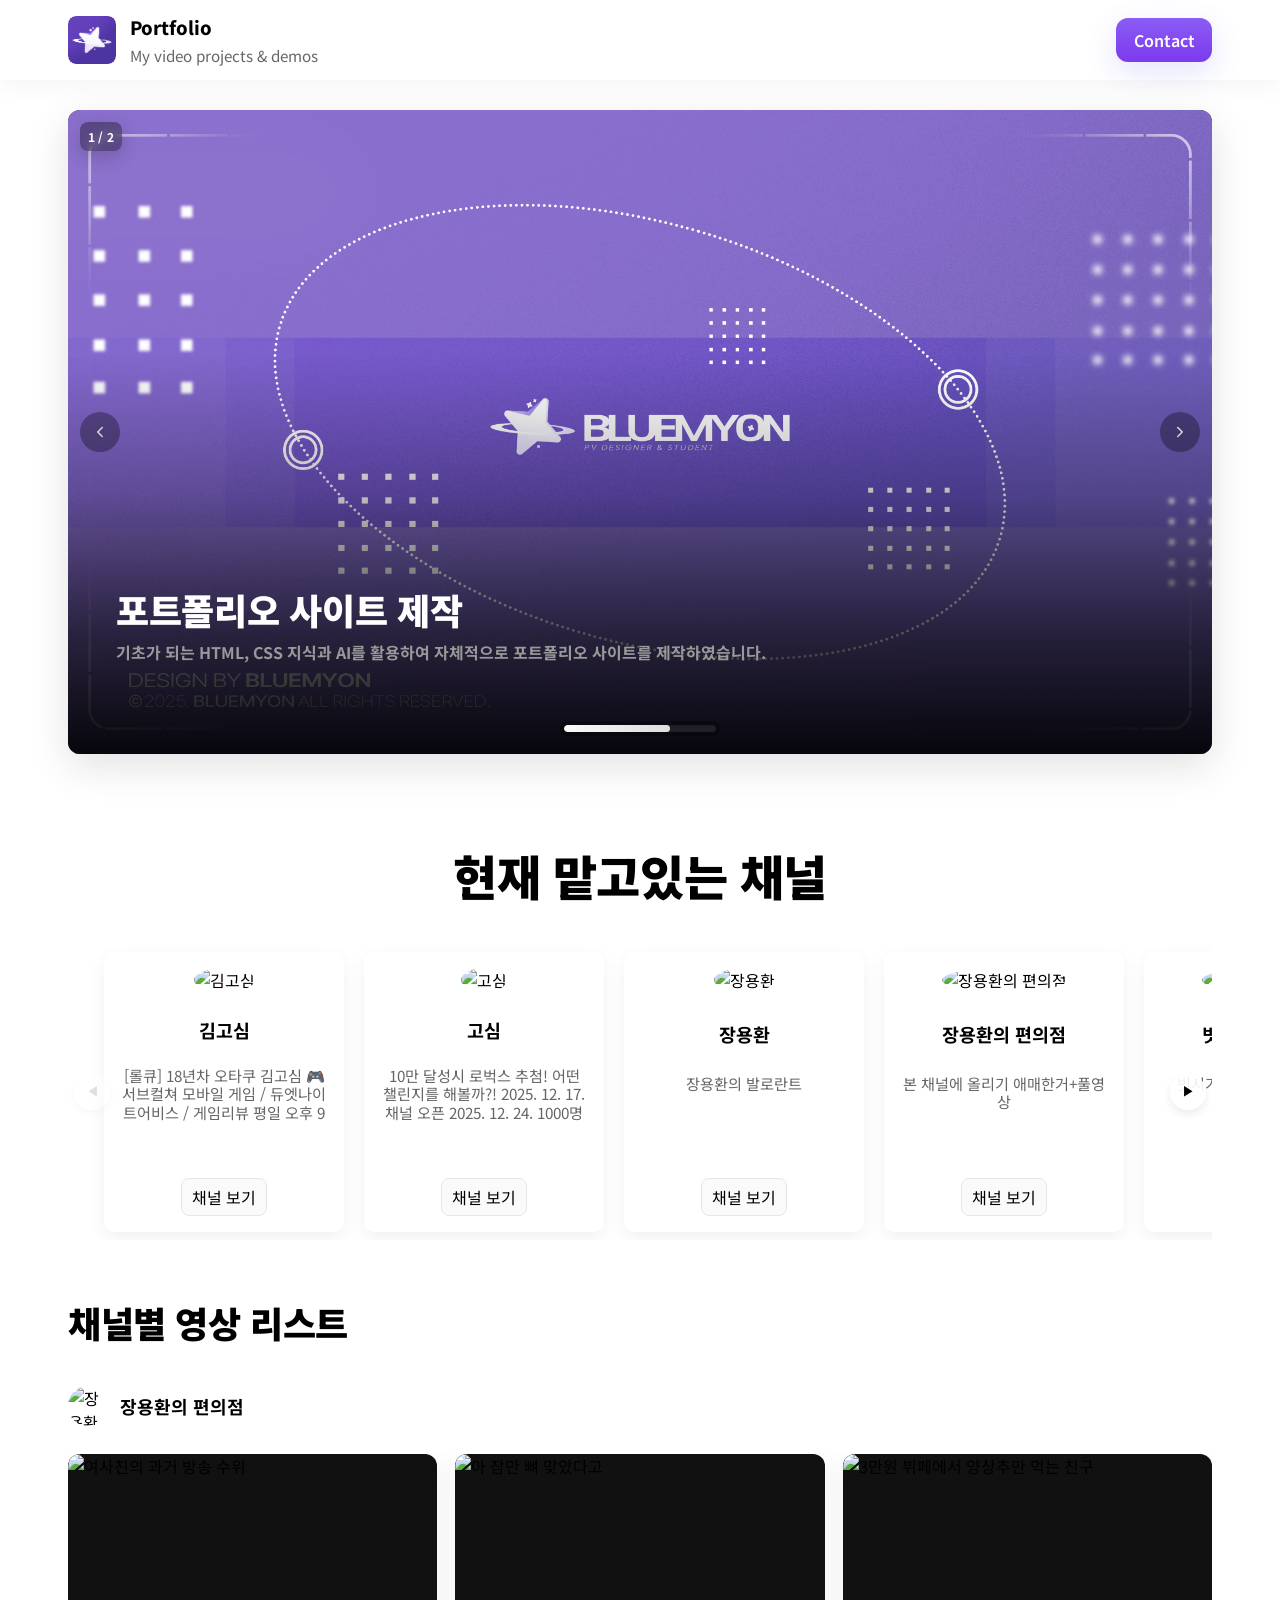
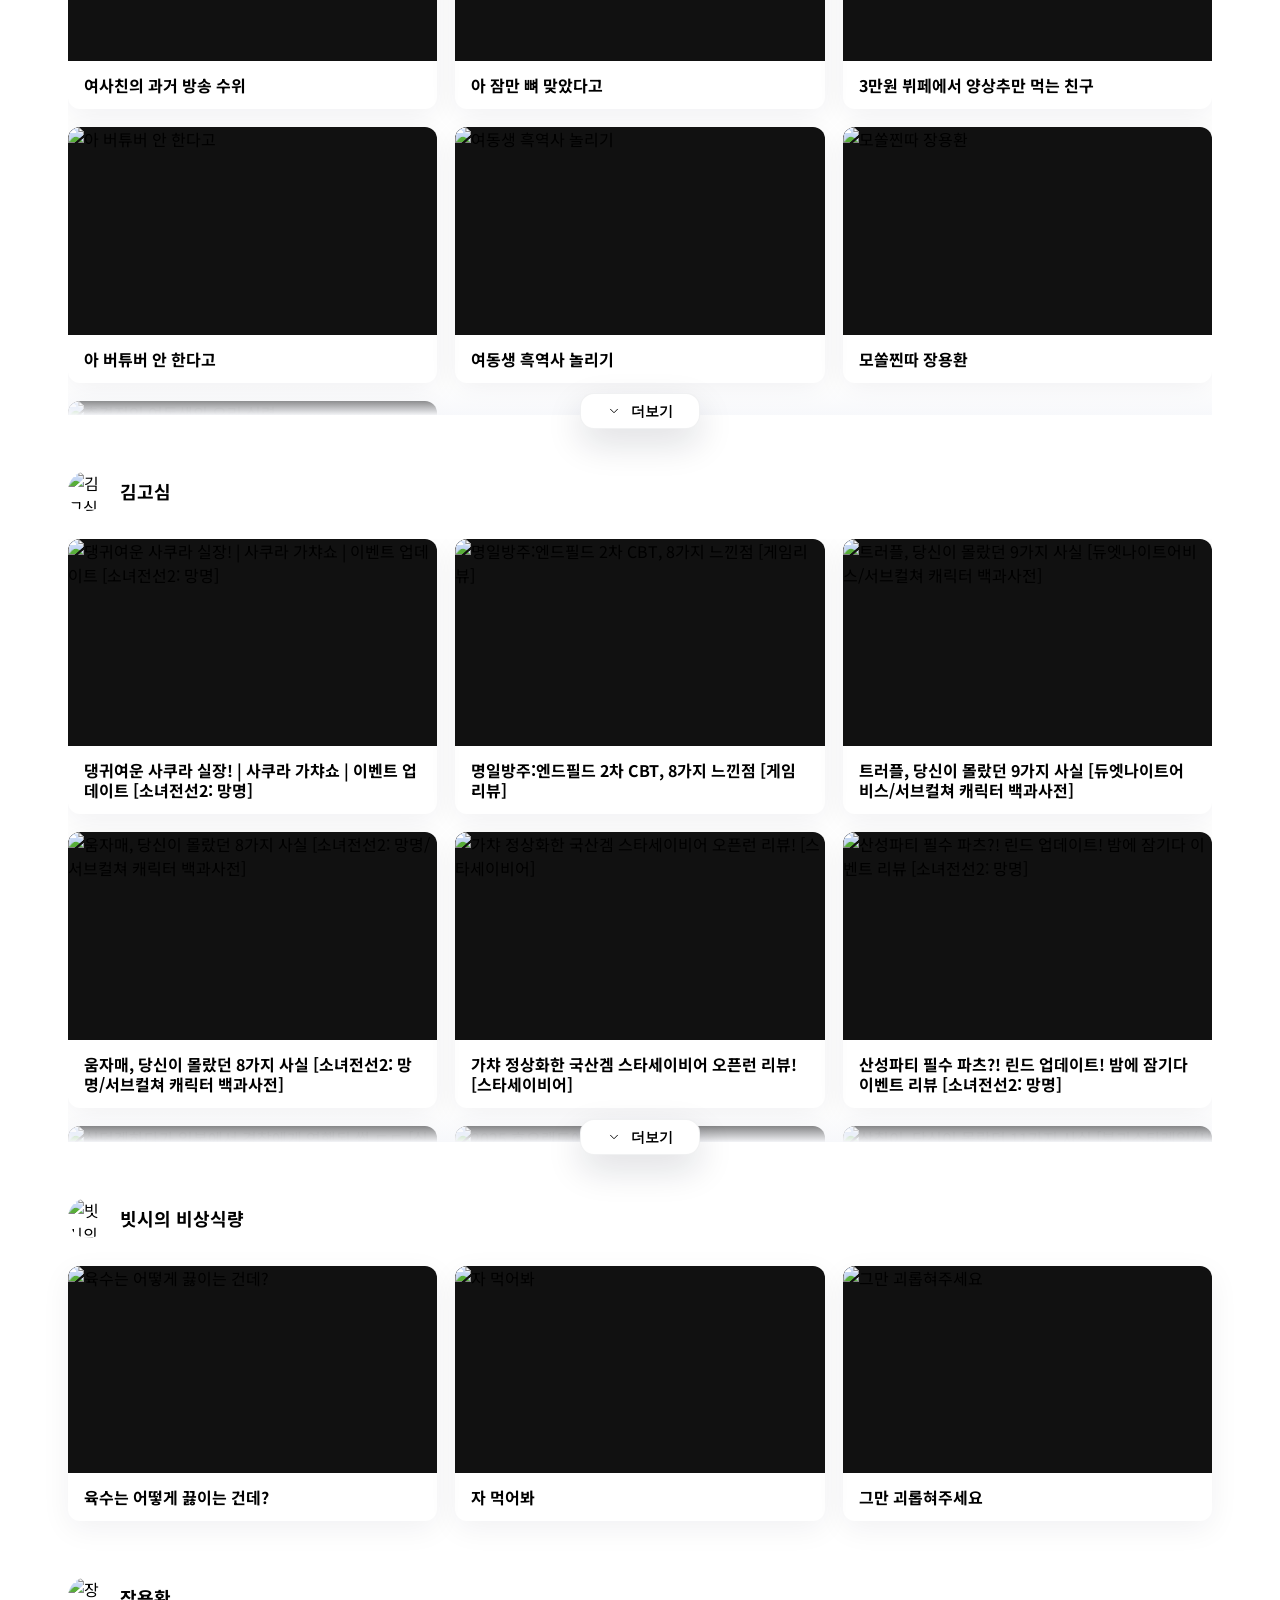
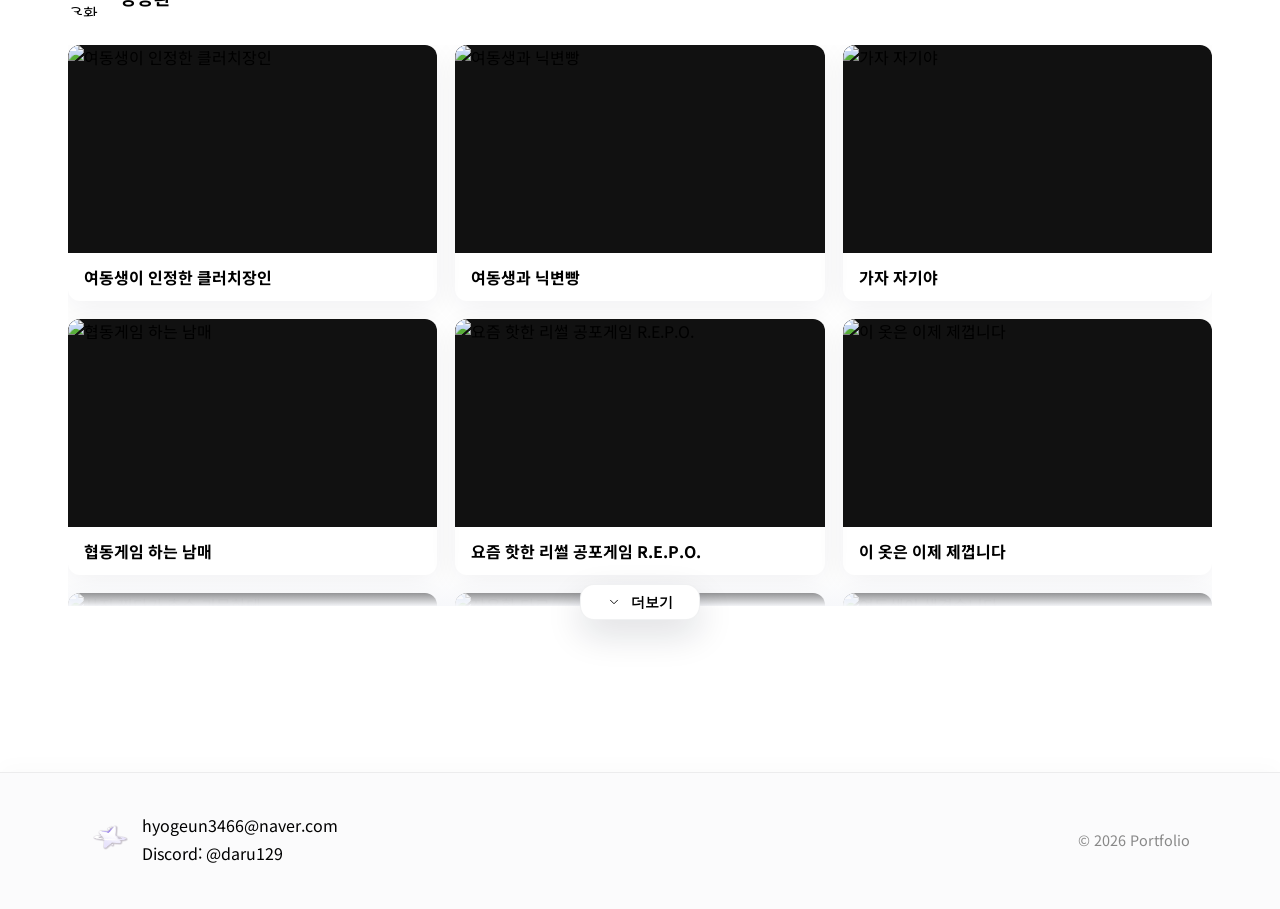
==== index.html @ 887cc4ff "Update index.html" ====
<!doctype html>
<html lang="ko">
<head>
  <meta charset="utf-8" />
  <meta name="viewport" content="width=device-width,initial-scale=1" />
  <title>Portfolio</title>
  <link rel="stylesheet" href="/style.css">
  <link rel="icon" href="./assets/icon.png">
  <style>
    /* Layout: make body/site-wrap full-height so footer can sit at bottom */
    html, body { height:100%; }
    body{ display:flex; flex-direction:column; min-height:100vh; padding-top:6px; }
    .site-wrap{ flex:1; display:flex; flex-direction:column; }
    main{ flex:1; }

    /* Channel cards: keep modest, plenty of spacing above videos */
    #channels { margin: 96px 0 64px; }
    .section-head-left{display:flex;align-items:center;gap:12px}
    .head-avatar{width:40px;height:40px;border-radius:50%;object-fit:cover;flex:0 0 40px}
    .channels-row { position:relative; }
    .channels-grid { display:flex; flex-wrap:nowrap; gap:20px; justify-content:flex-start; overflow-x:auto; scroll-behavior:smooth; padding:8px 36px; scrollbar-width:none; -ms-overflow-style:none; }
    .channels-grid::-webkit-scrollbar{ display:none; height:0; }
    .channels-prev, .channels-next{
      position:absolute; top:50%; transform:translateY(-50%); width:36px; height:36px; border-radius:18px; border:0; background:rgba(255,255,255,0.9); box-shadow:0 4px 10px rgba(0,0,0,0.08); cursor:pointer; display:flex; align-items:center; justify-content:center; z-index:6;
    }
    .channels-prev{ left:6px }
    .channels-next{ right:6px }
    .channels-prev[disabled], .channels-next[disabled]{ opacity:0.42; cursor:default }
    .channel-card { box-sizing:border-box; width:240px; height:280px; background: #ffffff; border-radius:10px; box-shadow:0 6px 18px rgba(15,15,15,0.06); padding:16px; display:flex; flex-direction:column; align-items:center; text-align:center; justify-content:space-between; overflow:hidden; flex:0 0 auto }
    .channel-avatar img{ width:96px; height:96px; border-radius:50%; object-fit:cover; flex:0 0 auto }
    .channel-name{ margin-top:10px; font-weight:700; font-size:1.15rem; line-height:1.1; }
    .channel-desc{
      margin-top:8px;
      color:#666;
      font-size:0.95rem;
      line-height:1.2;
      display:-webkit-box;
      -webkit-box-orient:vertical;
      overflow:hidden;
      text-overflow:ellipsis;
      white-space:normal;
      max-width:100%;
      min-height:2.6em; /* ensure two lines fully visible */
      padding-bottom:2px; /* small breathing room to avoid clipping */
    }
    .channel-meta{ margin-top:8px; font-size:0.9rem; color:#444 }
    .channel-link{ margin-top:12px; display:inline-block; padding:6px 10px; border-radius:8px; border:1px solid #e6e6e6; color:inherit; text-decoration:none; background:#fafafa }
    /* Header styling lives in external stylesheet; header height is applied by script */
    .brand{ display:flex; align-items:center; gap:14px }
    .logo img{ width:48px; height:48px; border-radius:8px; object-fit:cover; display:block; box-shadow:none; background:transparent; padding:0 }
    .title h1{ margin:0; font-size:1.15rem; font-weight:800 }
    .subtitle{ font-size:0.95rem; color:#666; margin-top:4px }
    .actions{ display:flex; align-items:center }
    .btn.contact{ background:linear-gradient(180deg,#8b5cf6,#7c3aed); color:#fff; padding:10px 16px; border-radius:12px; box-shadow:0 10px 30px rgba(99,102,241,0.18); text-decoration:none; border:0 }
    .btn.contact:focus{ outline:2px solid rgba(124,58,237,0.18); outline-offset:2px }

    /* Footer */
    .site-footer{ margin-top:64px; border-top:1px solid rgba(0,0,0,0.06); padding:40px 22px 48px 22px; background:#fbfbfc; box-shadow:0 -6px 20px rgba(12,12,12,0.02); }
    .footer-inner{ max-width:1100px; margin:0 auto; display:flex; align-items:center; justify-content:space-between; gap:12px }
    .footer-brand img{ width:40px; height:40px; border-radius:8px }
    .footer-info{ display:flex; flex-direction:column; gap:4px }
    .footer-info a{ color:inherit; text-decoration:none }
    .footer-right{ color:#888; font-size:0.9rem }
    /* extra spacing between videos and footer */
    #videos{ margin-bottom:56px }
  </style>
</head>
<body>
  <div class="hero-top-bg" aria-hidden="true"></div>
    <div class="site-wrap">
    <div class="header">
      <div class="header-inner">
        <div class="brand">
          <div class="logo"><img src="./assets/logo_light.png" alt="logo"></div>
          <div class="title">
            <h1>Portfolio</h1>
            <div class="subtitle">My video projects & demos</div>
          </div>
        </div>
        <div class="actions">
          <div class="tooltip">
            <a class="btn contact" href="#contact-modal" tabindex="0">Contact</a>
          </div>
        </div>
      </div>
    </div>

    <main>
      <!-- Hero slider inserted between header and channels -->
      <section id="hero" class="hero-slider" aria-label="히어로 배너">
        <div class="hero-slides"></div>
        <div class="hero-dots" aria-hidden="true"></div>
        <button class="hero-prev" aria-label="이전 배너">
          <svg width="18" height="18" viewBox="0 0 24 24" fill="none" xmlns="http://www.w3.org/2000/svg"><path d="M15 18l-6-6 6-6" stroke="currentColor" stroke-width="2" stroke-linecap="round" stroke-linejoin="round"/></svg>
        </button>
        <button class="hero-next" aria-label="다음 배너">
          <svg width="18" height="18" viewBox="0 0 24 24" fill="none" xmlns="http://www.w3.org/2000/svg"><path d="M9 6l6 6-6 6" stroke="currentColor" stroke-width="2" stroke-linecap="round" stroke-linejoin="round"/></svg>
        </button>
        <!-- overlay removed: show images only -->
      </section>

      <section id="channels">
        <h2 class="channels-title">현재 맡고있는 채널</h2>
        <div class="channels-row">
          <button class="channels-prev" aria-label="이전 채널">◀</button>
          <div class="channels-grid">
            <div class="empty">채널 정보를 로딩 중입니다...</div>
          </div>
          <button class="channels-next" aria-label="다음 채널">▶</button>
        </div>
      </section>

      <section id="videos-section">
        <h2 class="channels-title">채널별 영상 리스트</h2>
        <div id="videos">
          <div class="empty">로딩 중...</div>
        </div>
      </section>
      </main>
  </div>

    <!-- Footer -->
    <footer class="site-footer" role="contentinfo">
      <div class="footer-inner">
        <div style="display:flex;align-items:center;gap:12px">
          <div class="footer-brand"><img src="./assets/icon.png" alt="icon"></div>
          <div class="footer-info">
            <div><a href="mailto:hyogeun3466@naver.com">hyogeun3466@naver.com</a></div>
            <div>Discord: @daru129</div>
          </div>
        </div>
        <div class="footer-right">© <span id="copy-year"></span> Portfolio</div>
      </div>
    </footer>

  <div id="modal" class="modal">
    <div class="inner">
      <iframe id="player" src="" allow="accelerometer; autoplay; clipboard-write; encrypted-media; gyroscope; picture-in-picture; web-share" allowfullscreen></iframe>
    </div>
  </div>

  <!-- Contact modal -->
  <div id="contact-modal" class="contact-modal" aria-hidden="true">
      <div class="contact-card" role="dialog" aria-labelledby="contact-title">
      <button class="contact-close" aria-label="Close">✕</button>
      <div class="contact-logo"><img src="./assets/logo.png" alt="logo"></div>
      <h3 id="contact-title">Contact</h3>
      <div class="contact-field">
        <div class="contact-left">
          <!-- email icon -->
          <svg class="icon" viewBox="0 0 24 24" width="20" height="20" fill="none" xmlns="http://www.w3.org/2000/svg"><path d="M3 6.5A2.5 2.5 0 015.5 4h13A2.5 2.5 0 0121 6.5v11A2.5 2.5 0 0118.5 20h-13A2.5 2.5 0 013 17.5v-11z" stroke="currentColor" stroke-width="1.2" stroke-linecap="round" stroke-linejoin="round"/><path d="M21 6.5l-9 6-9-6" stroke="currentColor" stroke-width="1.2" stroke-linecap="round" stroke-linejoin="round"/></svg>
          <a href="mailto:hyogeun3466@naver.com" class="contact-text">hyogeun3466@naver.com</a>
        </div>
        <button class="copy-btn" data-copy="hyogeun3466@naver.com">Copy</button>
      </div>

      <div class="contact-field">
        <div class="contact-left">
          <!-- discord icon -->
          <svg class="icon" viewBox="0 0 24 24" width="20" height="20" fill="none" xmlns="http://www.w3.org/2000/svg"><path d="M20 3.5a16 16 0 00-4.5-1.2l-.3.7a14 14 0 012.8.8c-.6.4-1.3.9-2 1.3-1.7-.8-3.6-1.3-5.5-1.5-1.9.2-3.8.7-5.5 1.5-.7-.4-1.4-.9-2-1.3a14 14 0 012.8-.8l-.3-.7A16 16 0 004 3.5C2 6 2 11 2 11s1.6 3.3 5 4.9c.4-.6.8-1.2 1.2-1.8-1.4-.4-2-1-2-1 .4-.2.8-.3 1.1-.4 2.2.9 4.5 1.3 6.9 1.3 2.4 0 4.7-.4 6.9-1.3.3.1.7.2 1.1.4 0 0-.6.6-2 1 .4.6.8 1.2 1.2 1.8 3.4-1.6 5-4.9 5-4.9s0-5-2-7.5z" stroke="currentColor" stroke-width="0.6" stroke-linecap="round" stroke-linejoin="round"/></svg>
          <span class="contact-text">@daru129</span>
        </div>
        <button class="copy-btn" data-copy="@daru129">Copy</button>
      </div>
    </div>
  </div>

  <script>
    // compute header height and set CSS var + site-wrap padding so content sits below fixed header
    function updateHeaderHeight(){
      try{
        const header = document.querySelector('.header');
        const siteWrap = document.querySelector('.site-wrap');
        if(!header || !siteWrap) return;
        const h = header.offsetHeight;
        document.documentElement.style.setProperty('--header-height', h + 'px');
        siteWrap.style.paddingTop = (h + 6) + 'px';
      }catch(e){}
    }
    // compute dark-band height (distance from page top to hero bottom) and store in CSS var --hero-cover
    function updateHeroCover(){
      try{
        const hero = document.getElementById('hero');
        if(!hero) return;
        const rect = hero.getBoundingClientRect();
        // distance from document top to hero bottom
        const docHeroBottom = Math.round(window.scrollY + rect.top + rect.height);
        document.documentElement.style.setProperty('--hero-cover', docHeroBottom + 'px');
      }catch(e){}
    }
    window.addEventListener('DOMContentLoaded', ()=>{ updateHeaderHeight(); });
    window.addEventListener('DOMContentLoaded', ()=>{ updateHeroCover(); });
    window.addEventListener('resize', ()=>{ requestAnimationFrame(()=>{ updateHeaderHeight(); updateHeroCover(); }); });
    // recompute hero cover after full load as images may change layout
    window.addEventListener('load', ()=>{ setTimeout(updateHeroCover, 80); });

    function extractYouTubeId(url){
      if(!url) return null;
      const m = url.match(/(?:v=|youtu\.be\/)([A-Za-z0-9_-]{4,})/);
      return m ? m[1] : null;
    }

    function thumbUrl(id){
      return id ? `https://img.youtube.com/vi/${id}/hqdefault.jpg` : '';
    }

    function fmtDate(ts){
      if(!ts) return '';
      const d = new Date(ts*1000);
      return d.toLocaleDateString();
    }

    async function loadVideos(){
      const target = document.getElementById('videos');
      try{
        const res = await fetch('./videos.json');
        if(!res.ok){
          target.innerHTML = '<div class="empty">비어있거나 videos.json을 찾을 수 없습니다.</div>';
          return;
        }
        const data = await res.json();
        if(!Array.isArray(data) || data.length === 0){
          target.innerHTML = '<div class="empty">아직 업로드된 포트폴리오가 없습니다.</div>';
          return;
        }

        target.innerHTML = '';

        // Helper: detect playlist URLs and extract playlist id (list= or /playlist?list=)
        function getPlaylistId(url){
          if(!url) return null;
          try{
            const u = new URL(url);
            if(u.searchParams && u.searchParams.get('list')) return u.searchParams.get('list');
            const m = url.match(/(?:list=|playlist\?list=)([A-Za-z0-9_-]+)/);
            return m ? m[1] : null;
          }catch(e){
            const m = url.match(/(?:list=|playlist\?list=)([A-Za-z0-9_-]+)/);
            return m ? m[1] : null;
          }
        }

        // Fetch playlist entries from YouTube's RSS feed and return array of items { url, title, uploader_name }
        async function fetchPlaylistItems(listId){
          if(!listId) return [];
          const feedUrl = `https://www.youtube.com/feeds/videos.xml?playlist_id=${encodeURIComponent(listId)}`;
          try{
            const r = await fetch(feedUrl);
            if(!r.ok) return [];
            const txt = await r.text();
            const parser = new DOMParser();
            const doc = parser.parseFromString(txt, 'application/xml');
            const entries = Array.from(doc.querySelectorAll('entry'));
            const authorEl = doc.querySelector('author > name');
            const uploaderName = authorEl ? authorEl.textContent : '';
            return entries.map(e => {
              const vid = e.querySelector('yt\\:videoId, videoId');
              const titleEl = e.querySelector('title');
              const id = vid ? vid.textContent : null;
              return {
                url: id ? `https://www.youtube.com/watch?v=${id}` : (e.querySelector('link') ? e.querySelector('link').getAttribute('href') : ''),
                title: titleEl ? titleEl.textContent : '',
                uploader_name: uploaderName || ''
              };
            });
          }catch(e){
            console.warn('playlist fetch failed', e);
            return [];
          }
        }

        // Expand items: if an entry is a playlist link, replace it with its videos (fetched async)
        const expandedItems = [];
        const playlistPromises = [];
        data.forEach(item => {
          const listId = getPlaylistId(item.url || '');
          if(listId){
            // push a promise that will append resolved entries preserving some parent metadata
            const p = fetchPlaylistItems(listId).then(entries => {
              if(entries && entries.length){
                entries.forEach(en => {
                  // carry over added_by/added_at if present on parent item
                  expandedItems.push(Object.assign({}, en, { added_by: item.added_by, added_at: item.added_at }));
                });
              }
            }).catch(()=>{});
            playlistPromises.push(p);
          } else {
            expandedItems.push(item);
          }
        });

        // wait for all playlist fetches to finish
        await Promise.all(playlistPromises);

        // Group videos by uploader_id (fall back to uploader_name)
        const groups = {};
        expandedItems.forEach(item => {
          const key = item.uploader_id || item.uploader_name || 'unknown';
          if(!groups[key]) groups[key] = { name: item.uploader_name || item.uploader_id || 'Unknown', items: [] };
          groups[key].items.push(item);
        });

        // try to load channel profiles so we can show avatars next to section headers
        const channelProfiles = {};
        try{
          const resp = await fetch('./channel_profiles.json');
          if(resp.ok){
            const ch = await resp.json();
            if(Array.isArray(ch)){
              ch.forEach(p=>{
                if(p.uploader_id) channelProfiles[p.uploader_id] = p;
                if(p.uploader_name) channelProfiles[p.uploader_name] = p;
              });
            }
          }
        }catch(e){ /* ignore */ }

        // Render each group as a section with header and grid of cards
        Object.keys(groups).forEach(key => {
          const grp = groups[key];
          const section = document.createElement('section');
          section.className = 'uploader-section';

          const head = document.createElement('div'); head.className = 'section-head';
          const h = document.createElement('h2'); h.textContent = grp.name;
          // left side: avatar + title
          const left = document.createElement('div'); left.className = 'section-head-left';
          // try to find a matching profile by id or name
          const prof = channelProfiles[key] || channelProfiles[grp.name] || null;
          if(prof){
            const img = document.createElement('img'); img.className = 'head-avatar'; img.alt = prof.uploader_name || prof.uploader_id || '';
            img.src = prof.avatar || prof.uploader_avatar || './assets/logo_light.png';
            left.appendChild(img);
          }
          left.appendChild(h);
          head.appendChild(left);

          const grid = document.createElement('div'); grid.className = 'grid';

          grp.items.forEach(item => {
            const id = extractYouTubeId(item.url||'');
            const card = document.createElement('article'); card.className = 'card';

            const thumb = document.createElement('div'); thumb.className='thumb';
            if(id){
              const img = document.createElement('img'); img.src = thumbUrl(id); img.alt = item.title || 'video thumbnail';
              thumb.appendChild(img);
              thumb.addEventListener('click', ()=>openModal(id));
            } else {
              const a = document.createElement('a'); a.href = item.url||'#'; a.textContent = item.url||'link'; a.target='_blank'; thumb.appendChild(a);
            }

            const meta = document.createElement('div'); meta.className='meta';
            const t = document.createElement('div'); t.className='t'; t.textContent = item.title || (id ? `Video ${id}` : 'Link');
            meta.appendChild(t);

            card.appendChild(thumb); card.appendChild(meta);
            grid.appendChild(card);
          });

          // after building grid, decide whether to collapse to 2 rows and add a section-level more button
          const gapPx = parseInt(getComputedStyle(grid).gap || 18, 10) || 18;
          // append section children first so measurements work
          section.appendChild(head);
          section.appendChild(grid);
          target.appendChild(section);

          // measure columns and rows
          requestAnimationFrame(()=>{ try {
            const colsStyle = getComputedStyle(grid).gridTemplateColumns || '';
            const cols = colsStyle && colsStyle !== 'none' ? colsStyle.split(' ').length : 1;
            const itemCount = grp.items.length;
            if(itemCount <= 6) return; // show up to 6 items fully

            const firstCard = grid.querySelector('.card');
            const cardH = firstCard ? firstCard.offsetHeight : 220;
            // show 6 full items (calculate rows needed by columns), plus a hint (~33%) of the next row
            const fullItems = 6;
            const hintPortion = 0.12; // fraction of card height to reveal for hint (keep small)
            const fullRows = Math.ceil(fullItems / Math.max(1, cols));
            let collapsedMax = (cardH * fullRows) + (gapPx * Math.max(0, fullRows - 1)) + Math.round(cardH * hintPortion);
            grid.classList.add('collapsed');
            grid.style.maxHeight = collapsedMax + 'px';

            // fade overlay and section-level more button
            const fadeEl = document.createElement('div'); fadeEl.className = 'grid-fade';
            const moreSec = document.createElement('button'); moreSec.className = 'more-btn-section'; moreSec.type='button';
            moreSec.innerHTML = '<span class="more-icon">' +
              '<svg viewBox="0 0 24 24" width="14" height="14" xmlns="http://www.w3.org/2000/svg" aria-hidden="true">' +
                '<path d="M6 9l6 6 6-6" stroke="currentColor" stroke-width="1.6" stroke-linecap="round" stroke-linejoin="round" fill="none"/>' +
              '</svg>' +
            '</span><span class="more-text">더보기</span>';

            // append fade into the grid so it moves with grid's height
            grid.appendChild(fadeEl);
            // place more button on the section (absolute relative to section)
            section.appendChild(moreSec);

            // shared variables that will be recomputed on resize / image load
            let fadeHeight = Math.max(28, Math.round(cardH * hintPortion));

            // ensure grid will clip and can contain an absolutely positioned fade inside it
            grid.classList.add('collapsed');
            grid.style.position = grid.style.position || 'relative';
            grid.style.overflow = 'hidden';
            grid.style.maxHeight = collapsedMax + 'px';

            // style fade to stick to grid bottom
            fadeEl.style.position = 'absolute';
            fadeEl.style.left = '0';
            fadeEl.style.right = '0';
            fadeEl.style.bottom = '0';
            fadeEl.style.height = fadeHeight + 'px';
            fadeEl.style.pointerEvents = 'none';
            fadeEl.style.opacity = '1';
            fadeEl.style.transition = 'opacity 420ms cubic-bezier(0.2,0.9,0.2,1)';

            // position the more button centered horizontally; vertical pos set by reposition()
            moreSec.style.position = 'absolute';
            moreSec.style.left = '50%';
            moreSec.style.transform = 'translateX(-50%)';
            moreSec.style.zIndex = '4';

            // helper to recompute positions when layout changes
            const reposition = ()=>{
              const colsStyle2 = getComputedStyle(grid).gridTemplateColumns || '';
              const cols2 = colsStyle2 && colsStyle2 !== 'none' ? colsStyle2.split(' ').length : 1;
              const firstCard2 = grid.querySelector('.card');
              const cardH2 = firstCard2 ? firstCard2.offsetHeight : cardH;
              fadeHeight = Math.max(28, Math.round(cardH2 * hintPortion));
              const fullRows2 = Math.ceil(fullItems / Math.max(1, cols2));
              collapsedMax = (cardH2 * fullRows2) + (gapPx * Math.max(0, fullRows2 - 1)) + Math.round(cardH2 * hintPortion);
              grid.style.maxHeight = collapsedMax + 'px';
              fadeEl.style.height = fadeHeight + 'px';
              // compute more button vertical position relative to section
              const gridRect = grid.getBoundingClientRect();
              const sectionRect = section.getBoundingClientRect();
              const relTop = gridRect.top - sectionRect.top;
              const btnH2 = moreSec.offsetHeight || 36;
              const btnCenter2 = relTop + collapsedMax - Math.round(fadeHeight/2);
              const overlapOffset2 = Math.round(Math.max(12, btnH2 * 0.25));
              const overlayTop2 = (btnCenter2 - Math.round(btnH2/2) + overlapOffset2);
              moreSec.style.top = overlayTop2 + 'px';
            };

            // initial reposition after layout
            setTimeout(()=>{ reposition(); }, 0);
            // recompute when window resizes or images inside grid load
            window.addEventListener('resize', ()=>{ requestAnimationFrame(reposition); });
            grid.querySelectorAll('img').forEach(img=>{ img.addEventListener('load', ()=>{ requestAnimationFrame(reposition); }); });

            // enable smooth top transitions (duration computed from distance so perceived speed is constant)
            const animEasing = 'cubic-bezier(0.2,0.9,0.2,1)';
            const computeAnimMs = (distance)=>{
              // distance in px -> convert to ms so speed feels consistent regardless of distance
              // faster: ~1.6 px/ms (i.e. 1600 px/s). clamp to sensible min/max.
              const ms = Math.round(Math.min(800, Math.max(280, distance / 1.6)));
              return ms;
            };
            // set a sensible default so initial styles exist
            moreSec.style.transition = `top 420ms ${animEasing}, opacity 180ms ease`;

            moreSec.addEventListener('click', ()=>{
                const txtEl = moreSec.querySelector('.more-text');
                const iconEl = moreSec.querySelector('.more-icon');
                // recompute layout values at click time to handle images/responsive changes
                const currentGridTop = grid.offsetTop || 0;
                const btnH2 = moreSec.offsetHeight || 36;
                // measure current full height (may be in-transition)
                const belowTop2 = currentGridTop + grid.scrollHeight + 12;

                if(grid.classList.contains('collapsed')){
                  // expand: animate grid to full height and move button down and fade out together
                  grid.classList.remove('collapsed');
                  // ensure maxHeight starts at collapsedMax then animate to scrollHeight
                  grid.style.maxHeight = collapsedMax + 'px';
                  requestAnimationFrame(()=>{
                    // compute target positions and durations based on movement distance
                    const sectionRectX = section.getBoundingClientRect();
                    const cards = Array.from(grid.querySelectorAll('.card'));
                    const lastCard = cards.length ? cards[cards.length-1] : null;
                    const currentTop = parseFloat(getComputedStyle(moreSec).top) || moreSec.offsetTop || 0;
                    const targetTop = (lastCard ? Math.round(lastCard.getBoundingClientRect().bottom - sectionRectX.top + 12) : Math.round(grid.getBoundingClientRect().bottom - sectionRectX.top + 12));
                    const moveDist = Math.abs(targetTop - currentTop);
                    const gridDelta = Math.abs(grid.scrollHeight - collapsedMax);
                    const animMs = computeAnimMs(Math.max(moveDist, gridDelta));
                    // apply transitions matching computed duration
                    grid.style.transition = `max-height ${animMs}ms ${animEasing}`;
                    moreSec.style.transition = `top ${animMs}ms ${animEasing}, opacity 180ms ease`;
                    fadeEl.style.transition = `opacity ${Math.min(240, Math.round(animMs/2))}ms ease`;

                    grid.style.maxHeight = grid.scrollHeight + 'px';
                    // move button down to just below the last card (relative to section)
                    moreSec.style.top = targetTop + 'px';
                    fadeEl.style.opacity = '0';
                  });
                  if(txtEl) txtEl.textContent = '접기';
                  if(iconEl) iconEl.classList.add('rotated');
                }else{
                  // collapse: move button up and shrink grid at the same time
                  // collapse: compute overlay top and return grid to collapsedMax
                  const gridRect2 = grid.getBoundingClientRect();
                  const sectionRect2 = section.getBoundingClientRect();
                  const relTop2 = gridRect2.top - sectionRect2.top;
                  const btnCenter3 = relTop2 + collapsedMax - Math.round(fadeHeight/2);
                  const overlapOffset3 = Math.round(Math.max(12, btnH2 * 0.25));
                  const overlayTop3 = (btnCenter3 - Math.round(btnH2/2) + overlapOffset3);
                  // compute durations based on movement distance so speed feels consistent
                  const currentTopC = parseFloat(getComputedStyle(moreSec).top) || moreSec.offsetTop || 0;
                  const moveDistC = Math.abs(overlayTop3 - currentTopC);
                  const gridDeltaC = Math.abs(grid.scrollHeight - collapsedMax);
                  const animMsC = computeAnimMs(Math.max(moveDistC, gridDeltaC));
                  grid.style.transition = `max-height ${animMsC}ms ${animEasing}`;
                  moreSec.style.transition = `top ${animMsC}ms ${animEasing}, opacity 180ms ease`;
                  fadeEl.style.transition = `opacity ${Math.min(240, Math.round(animMsC/2))}ms ease`;
                  moreSec.style.top = overlayTop3 + 'px';
                  // ensure fade overlay is visible again and grid shrinks
                  fadeEl.style.opacity = '1';
                  grid.style.maxHeight = collapsedMax + 'px';
                  if(iconEl) iconEl.classList.remove('rotated');
                  if(txtEl) txtEl.textContent = '더보기';
                  // when button finished moving up, finalize collapsed state
                  const onEnd = function onEnd(e){
                    if(e.propertyName === 'top'){
                      moreSec.removeEventListener('transitionend', onEnd);
                      grid.classList.add('collapsed');
                      section.scrollIntoView({behavior:'smooth', block:'start'});
                    }
                  };
                  moreSec.addEventListener('transitionend', onEnd);
                }
              });
            }catch(e){ console.error('section render error', e); }
            });
          });
      }catch(e){
        target.innerHTML = '<div class="empty">로딩 중 오류가 발생했습니다.</div>';
        console.error(e);
      }
    }

    async function loadChannels(){
      const container = document.querySelector('#channels .channels-grid');
      if(!container) return;
      try{
        const res = await fetch('./channel_profiles.json');
        if(!res.ok){
          container.innerHTML = '<div class="empty">채널 프로필을 찾을 수 없습니다.</div>';
          return;
        }
        const data = await res.json();
        if(!Array.isArray(data) || data.length === 0){
          container.innerHTML = '<div class="empty">등록된 채널이 없습니다.</div>';
          return;
        }
        container.innerHTML = '';
        data.forEach(p=>{
          const card = document.createElement('article'); card.className='channel-card';
          const avatarWrap = document.createElement('div'); avatarWrap.className='channel-avatar';
          const img = document.createElement('img'); img.alt = p.uploader_name || p.uploader_id || 'channel';
          img.src = p.avatar || './assets/logo_light.png';
          avatarWrap.appendChild(img);
          const name = document.createElement('div'); name.className='channel-name'; name.textContent = p.uploader_name || p.uploader_id || 'Unknown';
          const desc = document.createElement('div'); desc.className='channel-desc'; desc.textContent = p.description || '';
          const meta = document.createElement('div'); meta.className='channel-meta'; meta.textContent = p.subs ? `${p.subs} subscribers` : '';
          const link = document.createElement('a'); link.className='channel-link'; link.href = p.url || '#'; link.target='_blank'; link.rel='noopener noreferrer'; link.textContent='채널 보기';
          // prevent inner link click from bubbling to card (which also opens)
          link.addEventListener('click', (e)=>{ e.stopPropagation(); });

          // make entire card clickable and keyboard-accessible
          if(p.url){
            card.tabIndex = 0;
            card.setAttribute('role','link');
            card.setAttribute('aria-label', `${p.uploader_name || p.uploader_id || 'channel'} 채널 열기`);
            card.style.cursor = 'pointer';
            card.addEventListener('click', ()=>{ window.open(p.url, '_blank', 'noopener'); });
            card.addEventListener('keydown', (e)=>{ if(e.key === 'Enter' || e.key === ' '){ e.preventDefault(); window.open(p.url, '_blank', 'noopener'); } });
          }
          card.appendChild(avatarWrap);
          card.appendChild(name);
          card.appendChild(desc);
          card.appendChild(meta);
          card.appendChild(link);
          container.appendChild(card);
        });
        // after render, setup scroller buttons
        setupChannelScroller();
      }catch(e){ console.error('loadChannels error', e); container.innerHTML = '<div class="empty">채널 로딩 중 오류가 발생했습니다.</div>'; }
    }

    function setupChannelScroller(){
      const row = document.querySelector('.channels-row');
      if(!row) return;
      const grid = row.querySelector('.channels-grid');
      const prev = row.querySelector('.channels-prev');
      const next = row.querySelector('.channels-next');

      const update = ()=>{
        if(!grid) return;
        const hasOverflow = grid.scrollWidth > grid.clientWidth + 4;
        if(hasOverflow){ prev.style.display='flex'; next.style.display='flex'; }
        else { prev.style.display='none'; next.style.display='none'; }
        prev.disabled = grid.scrollLeft <= 0;
        next.disabled = grid.scrollLeft + grid.clientWidth >= grid.scrollWidth - 1;
      };

      if(prev && next && grid){
        // initial state
        update();
        // scroll action
        next.onclick = ()=>{ grid.scrollBy({ left: Math.round(grid.clientWidth * 0.7), behavior:'smooth' }); };
        prev.onclick = ()=>{ grid.scrollBy({ left: -Math.round(grid.clientWidth * 0.7), behavior:'smooth' }); };
        // show/hide on resize and scroll
        grid.addEventListener('scroll', update);
        window.addEventListener('resize', ()=>{ setTimeout(update,120); });
      }
    }

    function openModal(id){
      const modal = document.getElementById('modal');
      const player = document.getElementById('player');
      player.src = `https://www.youtube.com/embed/${id}?autoplay=1&rel=0`;
      modal.classList.add('open');
    }
    function closeModal(){
      const modal = document.getElementById('modal');
      const player = document.getElementById('player');
      player.src = '';
      modal.classList.remove('open');
    }
    document.getElementById('modal').addEventListener('click',(e)=>{ if(e.target.id==='modal') closeModal(); });
    window.addEventListener('DOMContentLoaded', ()=>{ loadChannels(); loadVideos(); });

    // Contact modal behavior
    const contactBtn = document.querySelector('.btn.contact');
    const contactModal = document.getElementById('contact-modal');
    const contactClose = contactModal ? contactModal.querySelector('.contact-close') : null;
    function openContact(){
      if(!contactModal) return;
      contactModal.classList.add('open');
      contactModal.setAttribute('aria-hidden','false');
    }
    function closeContact(){
      if(!contactModal) return;
      contactModal.classList.remove('open');
      contactModal.setAttribute('aria-hidden','true');
    }
    if(contactBtn){
      contactBtn.addEventListener('click', (e)=>{ e.preventDefault(); openContact(); });
    }
    if(contactClose){ contactClose.addEventListener('click', closeContact); }
    if(contactModal){ contactModal.addEventListener('click', (e)=>{ if(e.target===contactModal) closeContact(); }); window.addEventListener('keydown',(e)=>{ if(e.key==='Escape') closeContact(); }); }

    /* Hero slider: populate from assets/banner/manifest.json or probe numbered files, then init controls */
    (async function(){
      const slider = document.getElementById('hero');
      if(!slider) return;
      const slidesWrap = slider.querySelector('.hero-slides');
      const dotsWrap = slider.querySelector('.hero-dots');
      // create single progress gauge (replace dots) and a small counter
      let progressWrap = slider.querySelector('.hero-progress');
      if(!progressWrap){
        progressWrap = document.createElement('div');
        progressWrap.className = 'hero-progress';
        progressWrap.innerHTML = '<div class="hero-progress-bar"><div class="hero-progress-fill" aria-hidden="true"></div></div>';
        slider.appendChild(progressWrap);
      }
      const progressFill = progressWrap.querySelector('.hero-progress-fill');
      // small top-left counter
      let counter = slider.querySelector('.hero-counter');
      if(!counter){
        counter = document.createElement('div');
        counter.className = 'hero-counter';
        counter.setAttribute('aria-hidden','false');
        slider.appendChild(counter);
      }
      const prev = slider.querySelector('.hero-prev');
      const next = slider.querySelector('.hero-next');
      const basePath = '../assets/banner/';
      const PROGRESS_EASE = 'cubic-bezier(0.4,0,0.2,1)';
      // Force JS animations for captions to avoid OS/browser reduced-motion suppressing CSS keyframes
      const FORCE_JS_CAPTION_ANIM = true;

      async function fetchManifest(){
        try{
          const res = await fetch(basePath + 'manifest.json');
          if(res.ok){
            const list = await res.json();
            if(Array.isArray(list) && list.length){
              // support both string items and object items {file,title,subtitle}
              return list.map(item => {
                if(typeof item === 'string') return { file: basePath + item, title: '', subtitle: '' };
                if(item && typeof item === 'object') return { file: basePath + (item.file || ''), title: item.title || '', subtitle: item.subtitle || '' };
                return null;
              }).filter(Boolean);
            }
          }
        }catch(e){ }
        // fallback: probe numbered files
        const found = [];
        const exts = ['jpg','png','jpeg','webp'];
        for(let i=1;i<=20;i++){
          let any=false;
          for(const ext of exts){
            const p = `${basePath}banner${i}.${ext}`;
            try{
              const r = await fetch(p, { method:'HEAD' });
              if(r.ok){ found.push({ file: p, title: '', subtitle: '' }); any=true; break; }
            }catch(e){}
          }
        }
        return found;
      }

      const images = await fetchManifest();
      if(!images || images.length === 0){ slider.style.display='none'; return; }

      slidesWrap.innerHTML = '';
      // we don't use per-slide dots anymore; show a single progress gauge
      const captions = [];
      // create feather and caption elements (bottom-left)
      let feather = slider.querySelector('.hero-feather');
      if(!feather){ feather = document.createElement('div'); feather.className = 'hero-feather'; slider.appendChild(feather); }
      let captionEl = slider.querySelector('.hero-caption');
      if(!captionEl){
        captionEl = document.createElement('div'); captionEl.className = 'hero-caption';
        captionEl.innerHTML = '<h4 class="caption-title"></h4><div class="caption-sub"></div>';
        slider.appendChild(captionEl);
      }
      const captionTitle = captionEl.querySelector('.caption-title');
      const captionSub = captionEl.querySelector('.caption-sub');

      images.forEach((item,i)=>{
        const src = (typeof item === 'string') ? item : (item.file || '');
        const s = document.createElement('div'); s.className = 'hero-slide' + (i===0 ? ' active' : ''); s.style.backgroundImage = `url('${src}')`;
        slidesWrap.appendChild(s);
        // store title/subtitle for this slide
        const t = (typeof item === 'string') ? '' : (item.title || '');
        const sub = (typeof item === 'string') ? '' : (item.subtitle || '');
        captions.push({ title: t, subtitle: sub });
      });

      const slides = Array.from(slidesWrap.children);
      let idx = 0;
      // autoplay / progress handling
      const AUTOPLAY_MS = 10000;
      // start caption animation after slide transition to sync motion
      const CAPTION_START_DELAY = 300; // ms
      let tickerId = null;
      let progressStart = 0;
      let progressElapsed = 0;

      const overlayTitle = null; // not used; captions handled by captionEl

      // update slide visuals (without caption animation)
      const update = ()=>{
        slides.forEach((s,i)=> s.classList.toggle('active', i===idx));
        if(counter) counter.textContent = `${idx+1} / ${slides.length}`;
      };

      // animate caption + feather using keyframes; if user prefers reduced motion, use JS tween fallback
      let _captionFallbackTimer = null;
      let _captionRaf = null;
      const animateCaption = (newIdx)=>{
        const info = captions[newIdx] || { title:'', subtitle:'' };
        if(_captionFallbackTimer){ clearTimeout(_captionFallbackTimer); _captionFallbackTimer = null; }
        if(_captionRaf){ cancelAnimationFrame(_captionRaf); _captionRaf = null; }

        captionEl.classList.remove('show','animate-in');
        feather.classList.remove('show','animate-in');

        setTimeout(()=>{
          if(!(info.title || info.subtitle)){
            captionTitle.textContent = '';
            captionSub.textContent = '';
            return;
          }
          captionTitle.textContent = info.title;
          captionSub.textContent = info.subtitle;
          void captionEl.offsetWidth;

          const prefersReduced = window.matchMedia && window.matchMedia('(prefers-reduced-motion: reduce)').matches;
          const useJsAnim = FORCE_JS_CAPTION_ANIM || prefersReduced;
          const DURATION = 900; // ms
          const SUB_DELAY = 140; // ms between title and subtitle
          if(useJsAnim){
            // JS tween: animate title first, then subtitle after SUB_DELAY
            captionEl.style.transition = 'none';
            feather.style.transition = 'none';
            captionTitle.style.opacity = '0';
            captionTitle.style.transform = 'translateX(28px)';
            captionSub.style.opacity = '0';
            captionSub.style.transform = 'translateX(28px)';
            feather.style.opacity = '0';
            const start = performance.now();
            const step = ()=>{
              const now = performance.now();
              const t = now - start;
              const pTitle = Math.min(1, Math.max(0, t / DURATION));
              const pSub = Math.min(1, Math.max(0, (t - SUB_DELAY) / DURATION));
              const easeTitle = 1 - Math.pow(1 - pTitle, 3);
              const easeSub = 1 - Math.pow(1 - pSub, 3);
              captionTitle.style.opacity = String(easeTitle);
              captionTitle.style.transform = `translateX(${28 * (1 - easeTitle)}px)`;
              captionSub.style.opacity = String(easeSub);
              captionSub.style.transform = `translateX(${28 * (1 - easeSub)}px)`;
              feather.style.opacity = String(Math.max(easeTitle, easeSub));
              if((pTitle < 1) || (pSub < 1)){
                _captionRaf = requestAnimationFrame(step);
              } else {
                _captionRaf = null;
                captionEl.classList.add('show');
                feather.classList.add('show');
                captionTitle.style.transition = '';
                captionSub.style.transition = '';
                feather.style.transition = '';
              }
            };
            _captionRaf = requestAnimationFrame(step);
            return;
          }

          // Normal path: use CSS keyframe animation
          const prevCapTrans = captionEl.style.transition || '';
          const prevFeatherTrans = feather.style.transition || '';
          captionEl.style.transition = 'none';
          feather.style.transition = 'none';

          const onAnimStart = (e)=>{ console.debug('caption animationstart', e.type, e.animationName); };
          const onAnimEnd = (e)=>{ console.debug('caption animationend', e.type, e.animationName); };
          captionEl.addEventListener('animationstart', onAnimStart);
          captionEl.addEventListener('animationend', onAnimEnd);
          feather.addEventListener('animationstart', onAnimStart);
          feather.addEventListener('animationend', onAnimEnd);

          captionEl.classList.add('animate-in');
          feather.classList.add('animate-in');

          const onCaptionEnd = ()=>{
            captionEl.removeEventListener('animationstart', onAnimStart);
            captionEl.removeEventListener('animationend', onAnimEnd);
            captionEl.classList.remove('animate-in');
            captionEl.classList.add('show');
            captionEl.style.transition = prevCapTrans;
            captionEl.removeEventListener('animationend', onCaptionEnd);
          };
          const onFeatherEnd = ()=>{
            feather.removeEventListener('animationstart', onAnimStart);
            feather.removeEventListener('animationend', onAnimEnd);
            feather.classList.remove('animate-in');
            feather.classList.add('show');
            feather.style.transition = prevFeatherTrans;
            feather.removeEventListener('animationend', onFeatherEnd);
          };
          captionEl.addEventListener('animationend', onCaptionEnd);
          feather.addEventListener('animationend', onFeatherEnd);

          _captionFallbackTimer = setTimeout(()=>{
            if(captionEl.classList.contains('animate-in')){
              captionEl.classList.remove('animate-in');
              captionEl.classList.add('show');
              captionEl.style.transition = prevCapTrans;
            }
            if(feather.classList.contains('animate-in')){
              feather.classList.remove('animate-in');
              feather.classList.add('show');
              feather.style.transition = prevFeatherTrans;
            }
            _captionFallbackTimer = null;
          }, DURATION + 200);
        }, 60);
      };

      let _captionTimer = null;
      function hideCaptionImmediate(){
        if(_captionTimer){ clearTimeout(_captionTimer); _captionTimer = null; }
        if(_captionRaf){ cancelAnimationFrame(_captionRaf); _captionRaf = null; }
        if(_captionFallbackTimer){ clearTimeout(_captionFallbackTimer); _captionFallbackTimer = null; }
        captionEl.classList.remove('animate-in','show');
        feather.classList.remove('animate-in','show');
        // reset per-element inline styles so they're invisible until animated
        try{
          captionTitle.style.opacity = '0';
          captionTitle.style.transform = 'translateX(28px)';
          captionSub.style.opacity = '0';
          captionSub.style.transform = 'translateX(28px)';
          feather.style.opacity = '0';
        }catch(e){}
      }

      const goto = (i)=>{ idx = (i + slides.length) % slides.length; update(); hideCaptionImmediate(); _captionTimer = setTimeout(()=>{ animateCaption(idx); _captionTimer = null; }, CAPTION_START_DELAY); };
      const prevFn = ()=>{ goto(idx-1); restartAutoplay(); };
      const nextFn = ()=>{ goto(idx+1); restartAutoplay(); };

      // use requestAnimationFrame for smooth per-frame updates
      function rafLoop(){
        const now = Date.now();
        const elapsed = progressElapsed + (progressStart ? (now - progressStart) : 0);
        if(elapsed >= AUTOPLAY_MS){
          const steps = Math.floor(elapsed / AUTOPLAY_MS);
          goto(idx + steps);
          const rem = elapsed - (steps * AUTOPLAY_MS);
          progressElapsed = rem;
          // restart base time after advancing
          progressStart = Date.now();
        }
        const pct = Math.min(100, (elapsed / AUTOPLAY_MS) * 100);
        // direct width updates per-frame (no long transitions) for smoothness
        progressFill.style.transition = 'none';
        progressFill.style.width = pct + '%';
        tickerId = requestAnimationFrame(rafLoop);
      }

      function startAutoplay(){ stopTicker(); progressStart = Date.now(); progressElapsed = 0; update(); progressFill.style.transition = 'none'; tickerId = requestAnimationFrame(rafLoop); }

      function stopTicker(){ if(tickerId){ cancelAnimationFrame(tickerId); tickerId = null; } }

      function pauseAutoplay(){ if(!tickerId) return; stopTicker(); progressElapsed += (Date.now() - progressStart); progressStart = 0; }

      function resumeAutoplay(){ if(tickerId) return; progressStart = Date.now(); tickerId = requestAnimationFrame(rafLoop); }

      function restartAutoplay(){ progressElapsed = 0; progressStart = Date.now(); stopTicker(); tickerId = requestAnimationFrame(rafLoop); }

      if(prev) prev.addEventListener('click', prevFn);
      if(next) next.addEventListener('click', nextFn);
      slider.addEventListener('mouseenter', ()=>{ pauseAutoplay(); });
      slider.addEventListener('mouseleave', ()=>{ resumeAutoplay(); });

      // init
      update();
      // ensure caption is hidden at initial state, then animate after delay
      hideCaptionImmediate();
      _captionTimer = setTimeout(()=>{ animateCaption(idx); _captionTimer = null; }, CAPTION_START_DELAY);
      startAutoplay();
    })();

    // copy button behavior
    document.querySelectorAll('.copy-btn').forEach(btn=>{
      btn.addEventListener('click', async ()=>{
        const val = btn.getAttribute('data-copy') || '';
        try{
          await navigator.clipboard.writeText(val);
          btn.classList.add('copied');
          const prev = btn.textContent;
          btn.textContent = 'Copied!';
          setTimeout(()=>{ btn.classList.remove('copied'); btn.textContent = prev; }, 1500);
        }catch(e){
          console.error('copy failed', e);
        }
      })
    });
    // set footer year
    const yearEl = document.getElementById('copy-year'); if(yearEl) yearEl.textContent = new Date().getFullYear();
    
    /* Page-top background layer: create element and set height to reach the "채널별 영상 리스트" title.
       This places a full-bleed band behind everything up to that title without affecting cards or header. */
    function ensurePageTopBg(){
      if(document.getElementById('page-top-bg')) return;
      const bg = document.createElement('div');
      bg.id = 'page-top-bg';
      document.body.insertBefore(bg, document.body.firstChild);
    }

    function updatePageTopBg(){
      const title = document.querySelector('#videos-section .channels-title');
      if(!title){ document.documentElement.style.setProperty('--page-top-bg-height', '0px'); return; }
      // compute title's distance from the viewport top so the fixed bg height
      // matches the title's current position while scrolling
      const rect = title.getBoundingClientRect();
      const topViewport = rect.top; // px from viewport top
      const height = Math.max(0, Math.round(topViewport));
      document.documentElement.style.setProperty('--page-top-bg-height', height + 'px');
    }

    // initialize and keep updated on load/resize
    window.addEventListener('DOMContentLoaded', ()=>{ ensurePageTopBg(); updatePageTopBg(); });
    window.addEventListener('load', ()=>{ ensurePageTopBg(); updatePageTopBg(); });
    window.addEventListener('resize', ()=>{ requestAnimationFrame(updatePageTopBg); });
    // update on scroll with rAF to keep the fixed background bottom aligned with the title's viewport position
    (function(){
      let ticking = false;
      window.addEventListener('scroll', ()=>{
        if(ticking) return;
        ticking = true;
        requestAnimationFrame(()=>{ updatePageTopBg(); ticking = false; });
      }, { passive: true });
    })();
  </script>
</body>
</html>
---- style.css ----
@import url('https://fonts.googleapis.com/css2?family=Noto+Sans+KR:wght@300;400;500;700;900&display=swap');
.root{
  --bg:#f7f8fb;
  --card:#ffffff;
  --muted:#6b7280;
  --accent:#7c3aed;
  --progress-ease:cubic-bezier(0.4,0,0.2,1);
  --feather-ease:cubic-bezier(0.22,0.9,0.28,1);
  --caption-ease:cubic-bezier(0.22,0.85,0.3,1);
  --text:#0b1220;
}
*{box-sizing:border-box}
html,body{height:100%}
body{
  margin:0;
  font-family: 'Noto Sans KR', system-ui, -apple-system, "Segoe UI", Roboto, sans-serif;
  background:var(--bg);
  color:var(--text);
  -webkit-font-smoothing:antialiased;
  -moz-osx-font-smoothing:grayscale;
  position:relative; /* allow absolute background element */
}
.site-wrap{max-width:1200px;margin:18px auto;padding:28px;position:relative;z-index:1}
.header{ position:fixed; top:0; left:0; right:0; width:100%; z-index:99999; background:#ffffff; box-shadow:0 8px 20px rgba(12,12,12,0.04); border-radius:0; margin:0; }
.header-inner{ max-width:1200px; margin:0 auto; display:flex; align-items:center; justify-content:space-between; padding:14px 28px; box-sizing:border-box }
.site-wrap{ max-width:1200px; margin:18px auto; padding:28px; }
.brand{display:flex;gap:12px;align-items:center}
.logo{width:48px;height:48px;border-radius:8px;display:block;overflow:hidden;background:transparent;padding:0;box-shadow:none}
.logo img{width:100%;height:100%;object-fit:cover;display:block;border-radius:8px}
.title h1{margin:0;font-size:22px}
.subtitle{color:var(--muted);font-size:13px;margin-top:4px}
.actions{display:flex;gap:10px;align-items:center}
.btn{background:var(--accent);color:white;padding:10px 14px;border-radius:10px;text-decoration:none;font-weight:600;box-shadow:0 10px 26px rgba(124,58,237,0.12);display:inline-flex;align-items:center;justify-content:center;min-width:96px}
.btn.ghost{background:transparent;color:var(--accent);box-shadow:none;border:1px solid rgba(124,58,237,0.12)}

/* Contact button uses logo gradient to match brand */
.btn.contact{background:linear-gradient(135deg,#7c3aed,#6d28d9);box-shadow:0 10px 30px rgba(124,58,237,0.16)}
.btn.contact:hover{transform:translateY(-2px)}
.tooltip{position:relative;display:inline-block}
.tooltip .tooltiptext{visibility:hidden;width:max-content;background:var(--card);color:var(--text);text-align:center;padding:8px;border-radius:8px;box-shadow:0 8px 30px rgba(12,18,45,0.08);position:absolute;z-index:100;left:50%;transform:translateX(-50%);top:calc(100% + 8px);white-space:nowrap;font-size:13px}
.tooltip:hover .tooltiptext,.tooltip:focus-within .tooltiptext{visibility:visible}

/* Contact modal */
.contact-modal{position:fixed;inset:0;align-items:center;justify-content:center;background:rgba(2,6,23,0.06);z-index:10000;-webkit-backdrop-filter: blur(6px);backdrop-filter: blur(6px);display:flex;opacity:0;pointer-events:none;transition:opacity 480ms cubic-bezier(0.0,0.9,0.2,1)}
.contact-modal.open{opacity:1;pointer-events:auto}
.contact-card{width:360px;max-width:92%;background:var(--card);border-radius:12px;box-shadow:0 18px 60px rgba(12,18,45,0.12);padding:20px 20px 24px;position:relative;text-align:left;transform:translateY(18px);opacity:0;z-index:10001}
/* Ensure card is not visually affected by backdrop-filter or overlay blending */
.contact-card{backdrop-filter:none;-webkit-backdrop-filter:none;filter:none}
.contact-card{background-color: #ffffff}

/* Entry animation: move up and fade in with smooth easing */
.contact-modal.open .contact-card{animation:contact-in 480ms cubic-bezier(0.0,0.9,0.2,1) both;will-change:transform,opacity}
@keyframes contact-in{
  0%{transform:translateY(22px);opacity:0}
  100%{transform:translateY(0);opacity:1}
}
.contact-card .contact-logo{width:68px;height:68px;margin:-46px auto 6px;border-radius:12px;overflow:hidden;background:transparent;display:flex;align-items:center;justify-content:center;padding:0}
.contact-card .contact-logo img{width:100%;height:100%;object-fit:contain;border-radius:8px}
.contact-card h3{margin:8px 0 6px;font-size:18px}
.contact-field{color:var(--muted);font-size:14px;margin:12px 0;display:flex;align-items:center;justify-content:space-between;gap:12px}
.contact-left{display:flex;align-items:center;gap:10px}
.contact-text{color:var(--text);font-weight:600}
.icon{color:var(--accent);flex-shrink:0}
.copy-btn{background:transparent;border:1px solid rgba(15,23,42,0.06);padding:6px 10px;border-radius:8px;font-weight:600;color:var(--accent);cursor:pointer}
.copy-btn.copied{background:var(--accent);color:white;border-color:transparent}
.contact-close{position:absolute;right:10px;top:8px;background:transparent;border:0;font-size:18px;cursor:pointer;color:var(--muted)}
.contact-close:focus{outline:2px solid rgba(124,58,237,0.18);border-radius:6px}
.grid{display:grid;grid-template-columns:repeat(auto-fill,minmax(280px,1fr));gap:18px;margin-top:20px}
.card{background:var(--card);border-radius:12px;overflow:hidden;box-shadow:0 8px 30px rgba(12,18,45,0.06);transition:transform .18s ease,box-shadow .18s ease;display:flex;flex-direction:column}
.card:hover{transform:translateY(-6px);box-shadow:0 20px 50px rgba(12,18,45,0.12)}
.thumb{position:relative;padding-top:56.25%;background:#111}
.thumb img{position:absolute;inset:0;width:100%;height:100%;object-fit:cover;border-top-left-radius:12px;border-top-right-radius:12px}
.play{position:absolute;inset:0;display:flex;align-items:center;justify-content:center;pointer-events:none}
.play .dot{width:auto;height:auto;border-radius:0;background:transparent;display:flex;align-items:center;justify-content:center;box-shadow:none}
.play svg{width:34px;height:34px;color:var(--accent);margin:0}

/* Hide play overlay icon on thumbnails */
.play{display:none !important}
.meta{padding:14px 16px;display:flex;flex-direction:column;gap:8px}
.meta .t{font-weight:700}

/* Per-card title: show two full lines and a hint of the 3rd line with a blur/fade and a small white more button */
.meta .t{line-height:1.25em}
.meta .sub{color:var(--muted);font-size:13px}
.empty{padding:40px;text-align:center;color:var(--muted)}

/* modal */
.modal{position:fixed;inset:0;display:none;align-items:center;justify-content:center;background:linear-gradient(rgba(2,6,23,0.6),rgba(2,6,23,0.6));z-index:60}
.modal.open{display:flex}
.modal .inner{width:min(960px,95%);background:transparent;border-radius:10px;overflow:hidden}
.modal iframe{width:100%;height:560px;border:0;display:block}
@media(max-width:760px){.modal iframe{height:260px}}

/* Uploader section layout: ensure multi-column grid */
.uploader-section{margin-bottom:56px;position:relative}
@media(max-width:900px){ .uploader-section{margin-bottom:40px} }
.uploader-section .section-head{display:flex;align-items:center;justify-content:space-between;margin:0 0 12px}
.uploader-section .section-head h2{margin:0;font-size:18px}
.uploader-section .grid{display:grid;grid-template-columns:repeat(auto-fill,minmax(280px,1fr));gap:18px;transition:max-height 420ms cubic-bezier(0.2,0.9,0.2,1); margin-top:28px}

@media(max-width:1100px){
  .uploader-section .grid{grid-template-columns:repeat(2,minmax(0,1fr))}
}
@media(max-width:680px){
  .uploader-section .grid{grid-template-columns:repeat(1,minmax(0,1fr))}
}

/* Channels section title (apply to any section using .channels-title) */
.channels-title{ text-align:left; font-weight:900; font-size:36px; line-height:1.05; margin:20px 0 44px; color:var(--text); letter-spacing:-0.4px }

/* Keep the channels index title centered and larger than other section titles */
#channels .channels-title{ text-align:center; font-size:48px; margin:24px 0 44px }
@media(max-width:900px){
  #channels .channels-title{ font-size:40px }
}
@media(max-width:480px){
  #channels .channels-title{ font-size:24px }
}

@media(max-width:900px){
  .channels-title{ font-size:30px }
}
@media(max-width:480px){
  .channels-title{ font-size:20px }
}

/* extra spacing between the channels (cards) block and the videos section */
#channels{ margin-bottom:200px }
@media(max-width:1200px){ #channels{ margin-bottom:160px } }
@media(max-width:900px){ #channels{ margin-bottom:96px } }

/* Hero slider styles */
.hero-slider{ width:100%; aspect-ratio:16/9; height:auto; position:relative; overflow:hidden; border-radius:12px; margin:0 0 40px; background:#111; box-shadow:0 12px 40px rgba(2,6,23,0.12) }
.hero-slides{ position:relative; width:100%; height:100% }
.hero-slide{ position:absolute; inset:0; background-size:cover; background-position:center; background-repeat:no-repeat; opacity:0; transform:scale(1.03); transition:opacity 700ms cubic-bezier(0.2,0.9,0.2,1), transform 700ms cubic-bezier(0.2,0.9,0.2,1), filter 700ms ease; filter:brightness(.86); }
.hero-slide.active{ opacity:1; transform:scale(1); filter:brightness(1) }
.hero-prev,.hero-next{ position:absolute; top:50%; transform:translateY(-50%); width:40px; height:40px; border-radius:20px; border:0; background:rgba(0,0,0,0.32); color:#fff; font-size:20px; display:flex; align-items:center; justify-content:center; cursor:pointer; z-index:40; backdrop-filter: blur(4px); transition:transform 160ms ease, background 160ms ease }
.hero-prev{ left:12px }
.hero-next{ right:12px }
.hero-prev:hover,.hero-next:hover{ transform:translateY(-50%) scale(1.06); background:rgba(0,0,0,0.45) }
.hero-prev:focus,.hero-next:focus{ outline:2px solid rgba(124,58,237,0.18) }
.hero-dots{ display:none }

/* Progress gauge (single bar) shown instead of multiple dots */
.hero-progress{ position:absolute; left:50%; transform:translateX(-50%); bottom:18px; z-index:90; width:160px; max-width:80%; padding:4px; border-radius:999px; background:rgba(0,0,0,0.26); backdrop-filter:blur(6px); display:flex; align-items:center; justify-content:center }
.hero-progress-bar{ width:100%; height:7px; background:rgba(255,255,255,0.10); border-radius:999px; overflow:hidden; box-shadow:inset 0 1px 4px rgba(0,0,0,0.22) }
.hero-progress-fill{ width:0%; height:100%; background:linear-gradient(90deg, rgba(255,255,255,0.98), rgba(255,255,255,0.85)); border-radius:999px; transition:width 10000ms var(--progress-ease); box-shadow:0 6px 14px rgba(255,255,255,0.08) }

@media(max-width:520px){ .hero-progress{ width:110px } }

/* small slide counter (top-left) */
.hero-counter{ position:absolute; left:12px; top:12px; z-index:95; background:rgba(0,0,0,0.36); color:#fff; padding:6px 8px; border-radius:8px; font-size:12px; font-weight:700; letter-spacing:0.2px; backdrop-filter:blur(4px); box-shadow:0 6px 18px rgba(0,0,0,0.18) }
@media(max-width:520px){ .hero-counter{ padding:4px 6px; font-size:11px; left:8px; top:8px } }

/* overlay content */
.hero-overlay{ position:absolute; left:48px; top:50%; transform:translateY(-50%); z-index:45; color:#fff; pointer-events:none }
.hero-overlay-inner{ max-width:560px; backdrop-filter: blur(6px); padding:18px 22px; border-radius:12px; background:linear-gradient(180deg, rgba(6,8,15,0.28), rgba(6,8,15,0.12)); box-shadow:0 10px 30px rgba(2,6,23,0.28) }
.hero-kicker{ font-size:13px; font-weight:700; opacity:0.9; color:rgba(255,255,255,0.95); margin-bottom:6px }
.hero-title{ margin:0; font-size:28px; line-height:1.05; font-weight:800 }
.hero-sub{ margin:8px 0 12px; color:rgba(255,255,255,0.85); font-size:15px }
.hero-cta{ display:inline-block; pointer-events:auto; text-decoration:none; background:var(--accent); color:#fff; padding:10px 14px; border-radius:10px; font-weight:700 }
.hero-cta:hover{ transform:translateY(-2px); box-shadow:0 12px 30px rgba(124,58,237,0.16) }

@media(max-width:900px){ .hero-overlay{ left:24px } .hero-title{ font-size:22px } }
@media(max-width:520px){ .hero-overlay{ left:14px } .hero-overlay-inner{ padding:12px } .hero-title{ font-size:18px } }

@media(max-width:900px){ .hero-slider{ aspect-ratio:16/9 } }
@media(max-width:520px){ .hero-slider{ aspect-ratio:16/9 } .hero-prev,.hero-next{ width:36px;height:36px;font-size:18px } }

/* bottom feather and caption */
.hero-feather{ position:absolute; left:0; right:0; bottom:0; height:62%; pointer-events:none; z-index:60; background: linear-gradient(0deg, rgba(0,0,0,0.94) 0%, rgba(0,0,0,0.68) 30%, rgba(0,0,0,0.26) 65%, rgba(0,0,0,0) 100%); opacity:0; transition:opacity 640ms var(--feather-ease); will-change:opacity }
.hero-caption{ position:absolute; left:20px; bottom:64px; z-index:70; color:#fff; pointer-events:none; /* container does not control opacity; children animate individually */ max-width:72%; padding:26px 28px; will-change:opacity,transform }
.hero-caption .caption-title{ margin:0; font-weight:900; font-size:36px; line-height:1.02; letter-spacing:-0.3px }
.hero-caption .caption-sub{ margin:12px 0 0; font-size:16px; color:rgba(160,160,160,0.95); font-weight:700 }
.hero-feather.show{ opacity:1 }

@keyframes captionIn{
  from{ opacity:0; transform:translateX(28px); }
  to{ opacity:1; transform:translateX(0); }
}
@keyframes featherIn{
  from{ opacity:0 }
  to{ opacity:1 }
}
.hero-caption.animate-in{ animation: captionIn 900ms var(--caption-ease) both }
.hero-feather.animate-in{ animation: featherIn 900ms var(--feather-ease) both }

/* Per-element caption animations: title first, subtitle delayed */
.hero-caption .caption-title{ opacity:0; transform:translateX(28px); }
.hero-caption .caption-sub{ opacity:0; transform:translateX(28px); }
.hero-caption.animate-in .caption-title{ animation: captionIn 900ms var(--caption-ease) both }
.hero-caption.animate-in .caption-sub{ animation: captionIn 900ms var(--caption-ease) both; animation-delay:140ms }

@media(max-width:760px){ .hero-caption{ left:12px; bottom:28px; max-width:86%; padding:12px } .hero-caption .caption-title{ font-size:22px } .hero-caption .caption-sub{ font-size:13px } }

/* Collapsed grid: show only two rows with fade/blur overlay and section-level more button */
.uploader-section .grid.collapsed{overflow:hidden;transition:max-height 360ms cubic-bezier(0.22,0.9,0.36,1);position:relative}
.uploader-section .grid-fade{position:absolute;left:0;right:0;pointer-events:none;background:linear-gradient(rgba(247,248,251,0), rgba(247,248,251,0.98));z-index:2;transition:opacity 280ms ease;}
.uploader-section .more-btn-section{position:absolute;left:50%;transform:translateX(-50%);z-index:1000;background:#ffffff;border:1px solid rgba(12,18,45,0.06);padding:10px 20px;border-radius:14px;font-size:14px;cursor:pointer;font-weight:700;box-shadow:0 14px 36px rgba(12,18,45,0.14);display:flex;align-items:center;justify-content:center;gap:10px;min-width:120px;height:auto;line-height:1;transition:box-shadow 180ms ease, transform 180ms ease;pointer-events:auto}
.uploader-section .more-btn-section .more-icon{width:14px;height:14px;display:inline-block;color:var(--accent);flex:0 0 14px}
.uploader-section .more-btn-section .more-icon svg{width:100%;height:100%;display:block;stroke:currentColor;fill:none}
.uploader-section .more-btn-section .more-text{display:inline-block}

.uploader-section .more-btn-section .more-icon{transition:transform 220ms ease}
.uploader-section .more-btn-section .more-icon.rotated svg{transform:rotate(180deg)}

.uploader-section .more-btn-section:focus{outline:2px solid rgba(124,58,237,0.12)}

/* fold-below: when the grid is expanded, show a matching button below the grid (static flow) */
.uploader-section .fold-below{display:flex;justify-content:center;align-items:center;position:relative;left:auto;transform:none;margin:12px auto 0;padding:0}

.uploader-section .more-btn-section:hover{box-shadow:0 18px 46px rgba(12,18,45,0.18);transform:translateX(-50%) translateY(-2px)}

/* Channel header styles */
.channel-header{margin:18px 0 6px}
.channel-card{display:flex;align-items:center;gap:18px;background:transparent;padding:18px;border-radius:12px}
.channel-card .avatar{width:140px;height:140px;border-radius:50%;overflow:hidden;flex:0 0 140px;box-shadow:0 12px 30px rgba(12,18,45,0.08);display:flex;align-items:center;justify-content:center;background:linear-gradient(180deg,#e6eef6,#fff)}
.channel-card .avatar img{width:100%;height:100%;object-fit:cover;display:block}
.channel-meta{display:flex;flex-direction:column}
.subs-badge{background:#fff;border-radius:999px;padding:6px 12px;border:1px solid rgba(12,18,45,0.06);font-weight:700;color:var(--muted);display:inline-block;margin-bottom:8px}
.channel-title{margin:0;font-size:20px}
.channel-desc{color:var(--muted);margin-top:6px}

@media(max-width:760px){
  .channel-card{flex-direction:row;gap:12px}
  .channel-card .avatar{width:92px;height:92px;flex:0 0 92px}
}
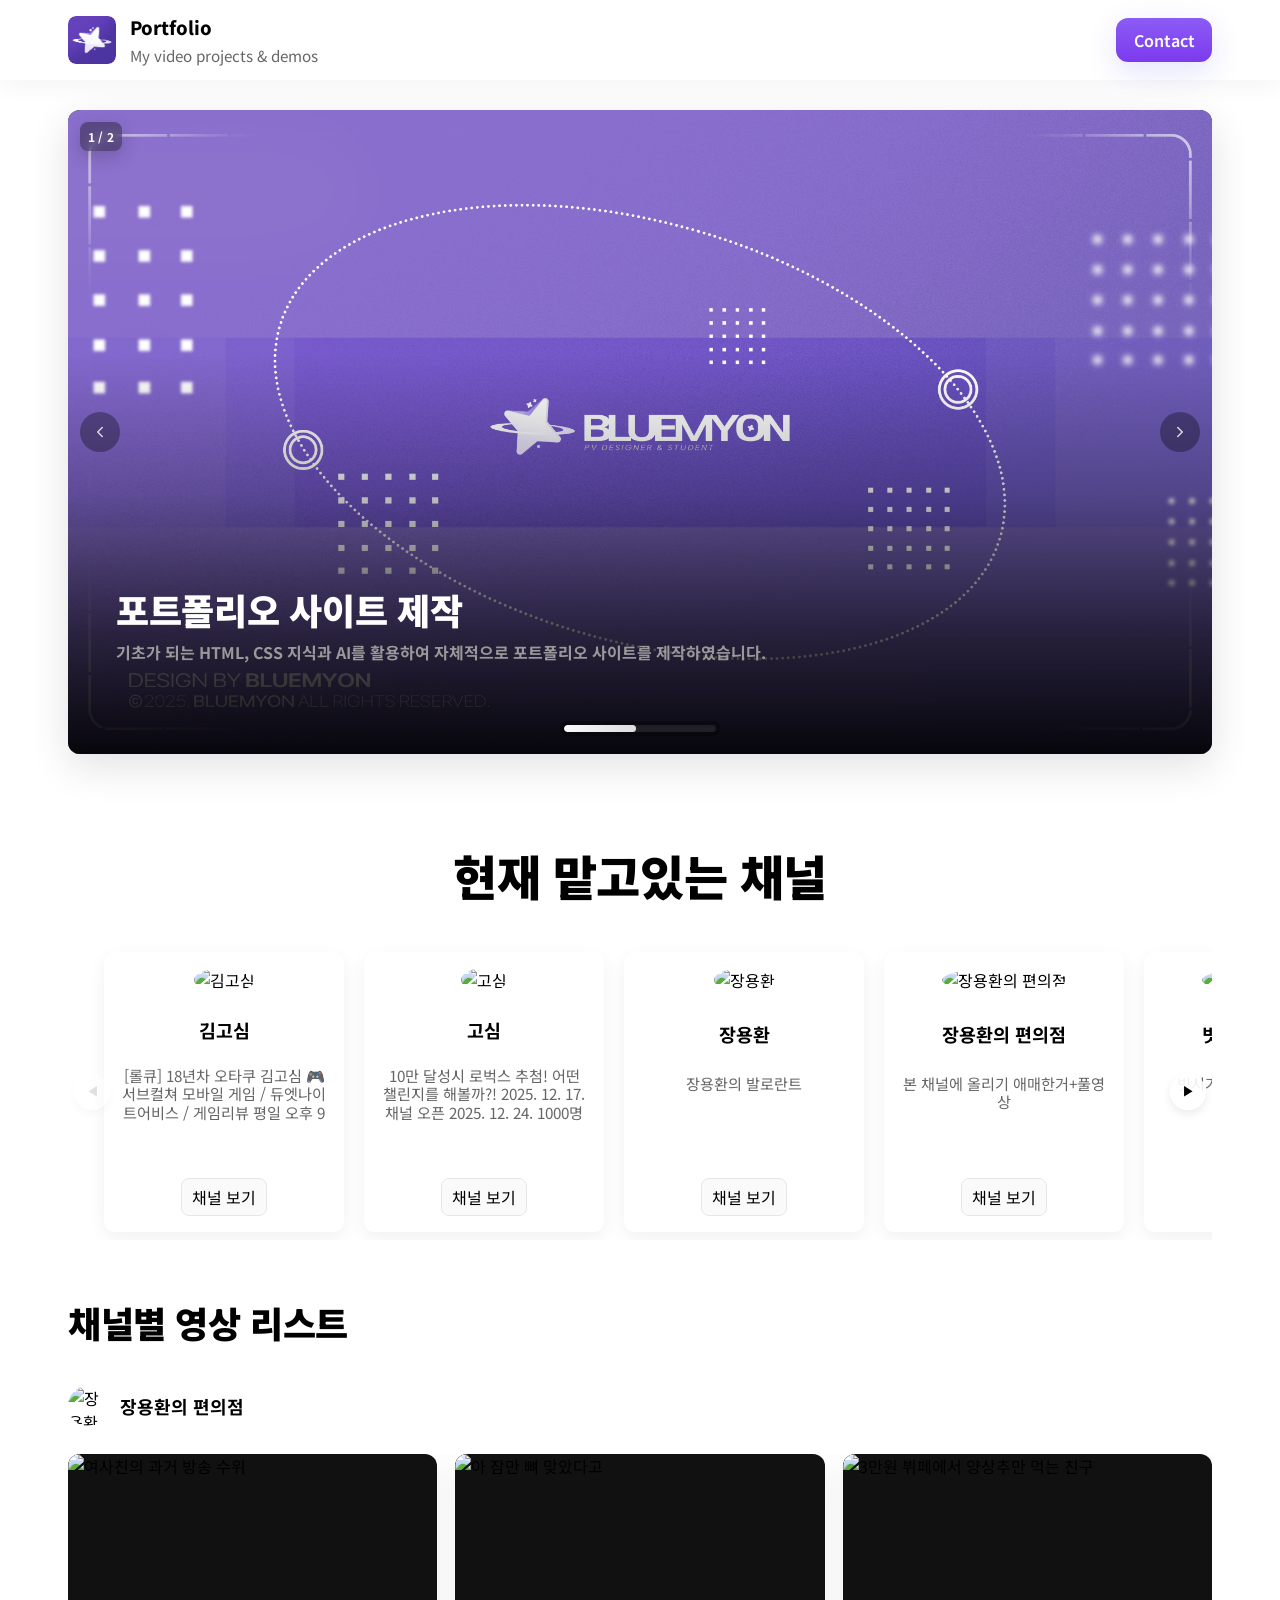
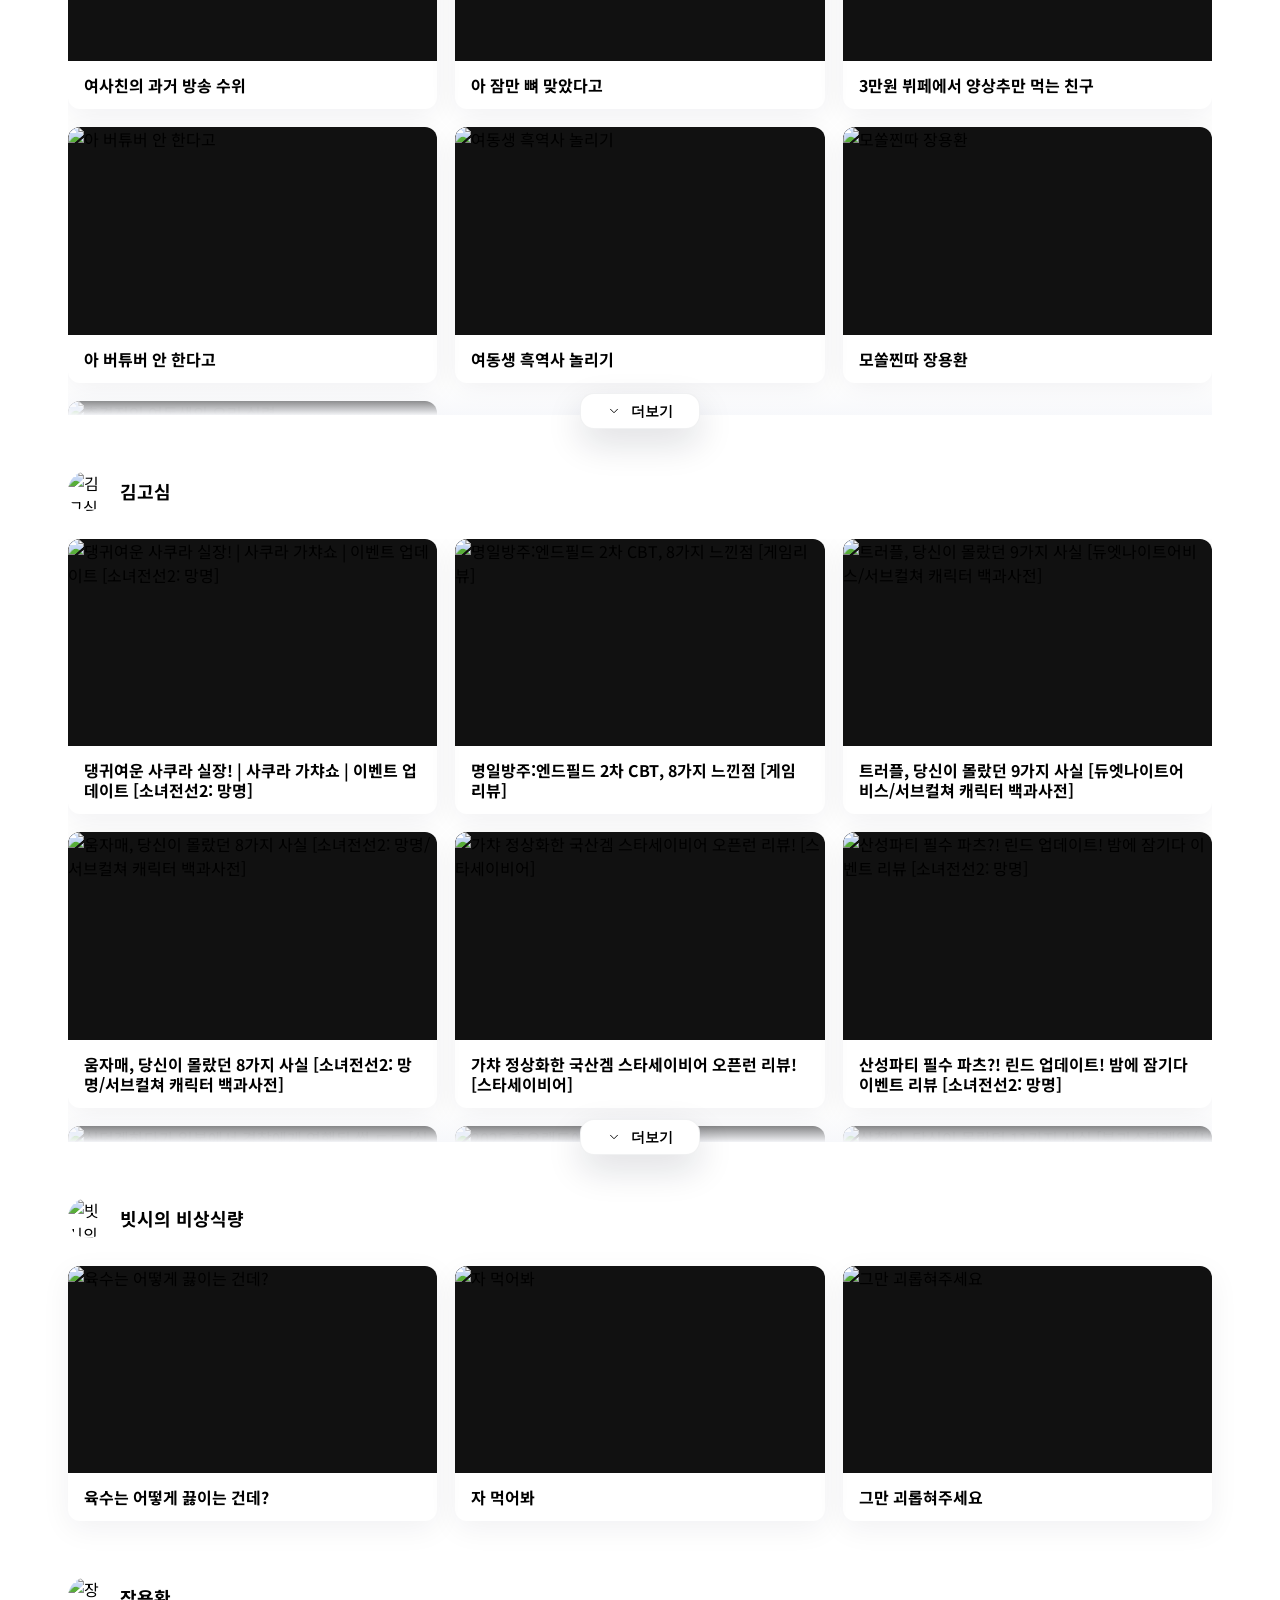
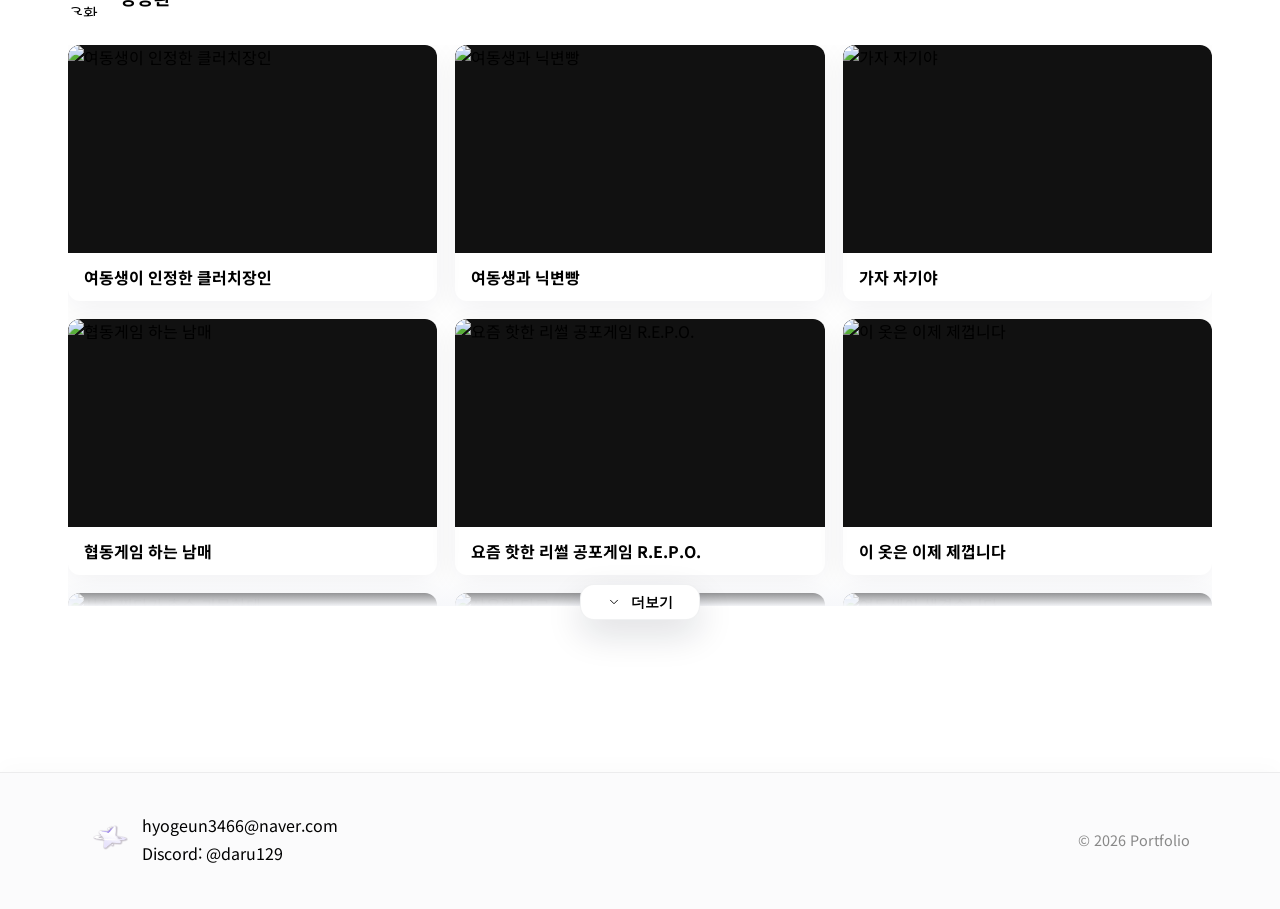
==== commit ad2995c5: "Update print statement from 'Hello' to 'Goodbye'" ====
--- a/index.html
+++ b/index.html
@@ -4,7 +4,7 @@
   <meta charset="utf-8" />
   <meta name="viewport" content="width=device-width,initial-scale=1" />
   <title>Portfolio</title>
-  <link rel="stylesheet" href="/style.css">
+  <link rel="stylesheet" href="./style.css">
   <link rel="icon" href="./assets/icon.png">
   <style>
     /* Layout: make body/site-wrap full-height so footer can sit at bottom */
@@ -677,7 +677,7 @@
       }
       const prev = slider.querySelector('.hero-prev');
       const next = slider.querySelector('.hero-next');
-      const basePath = '../assets/banner/';
+      const basePath = './assets/banner/';
       const PROGRESS_EASE = 'cubic-bezier(0.4,0,0.2,1)';
       // Force JS animations for captions to avoid OS/browser reduced-motion suppressing CSS keyframes
       const FORCE_JS_CAPTION_ANIM = true;
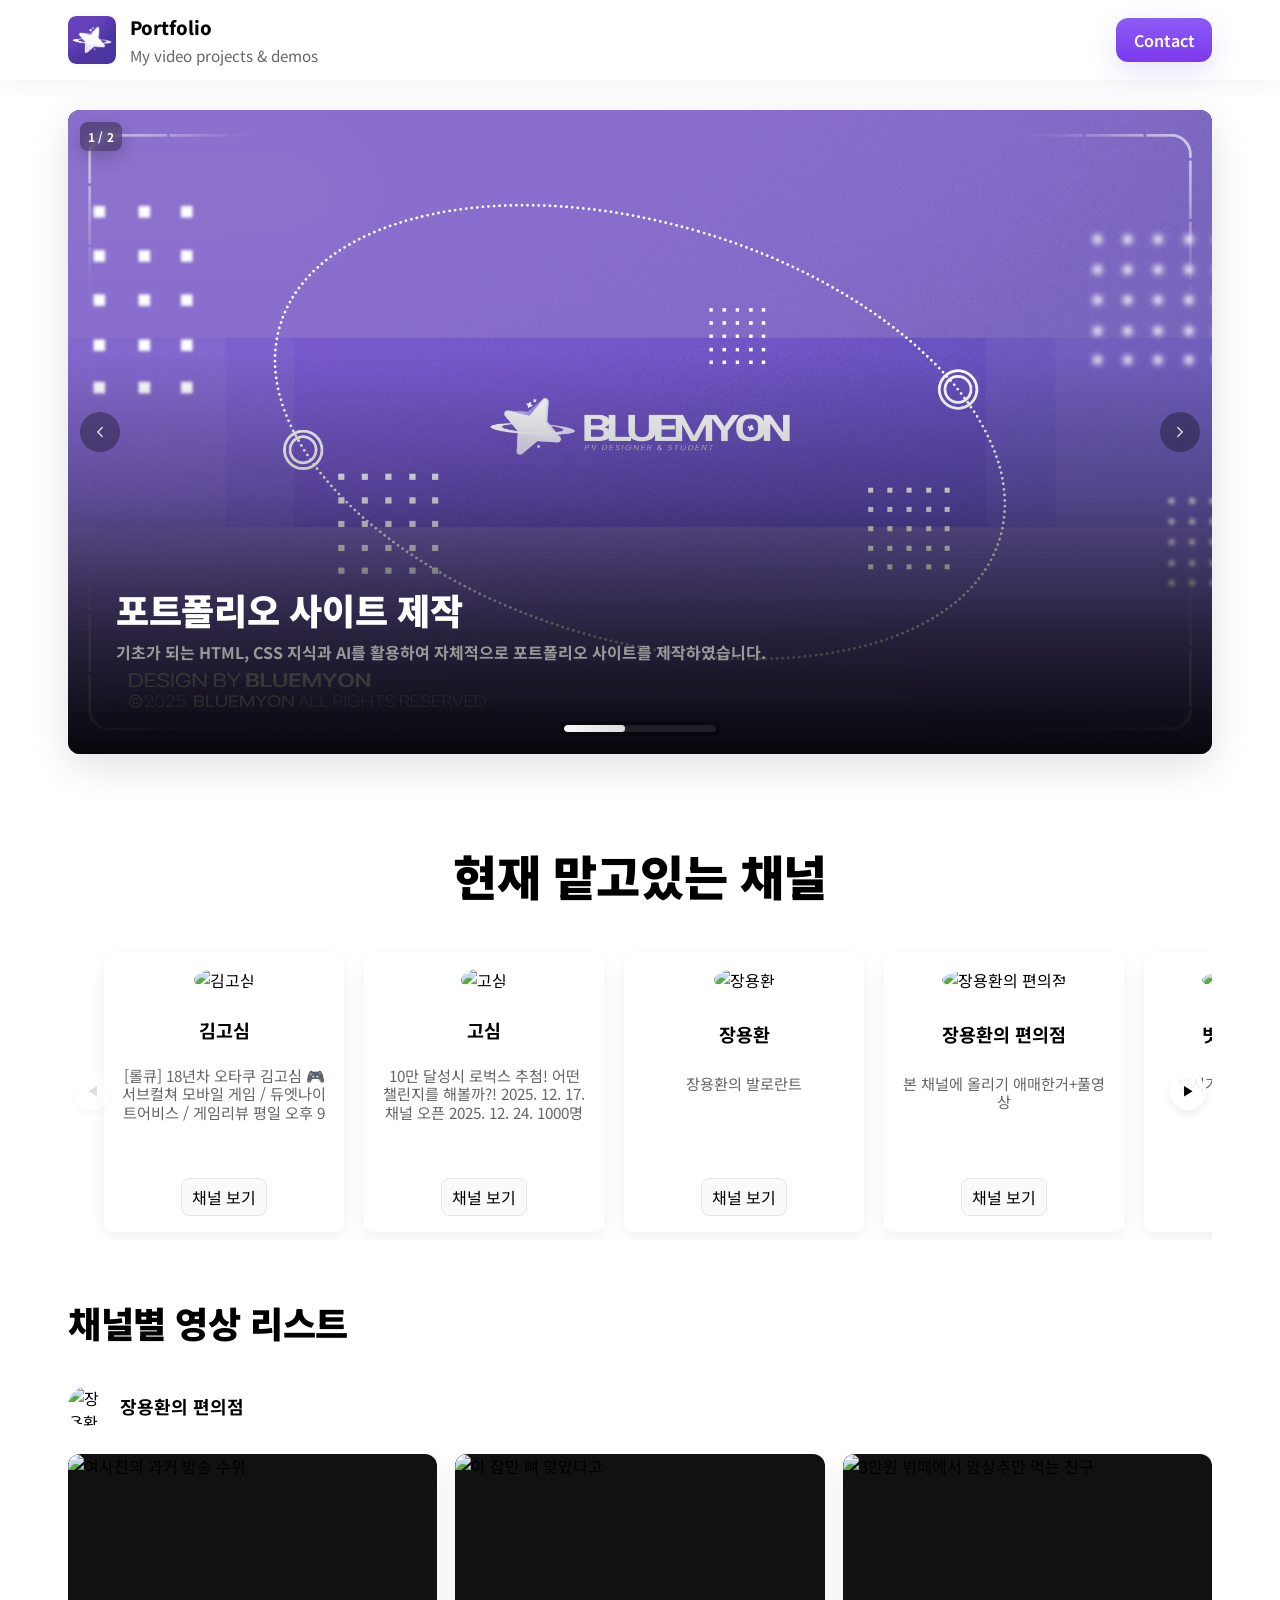
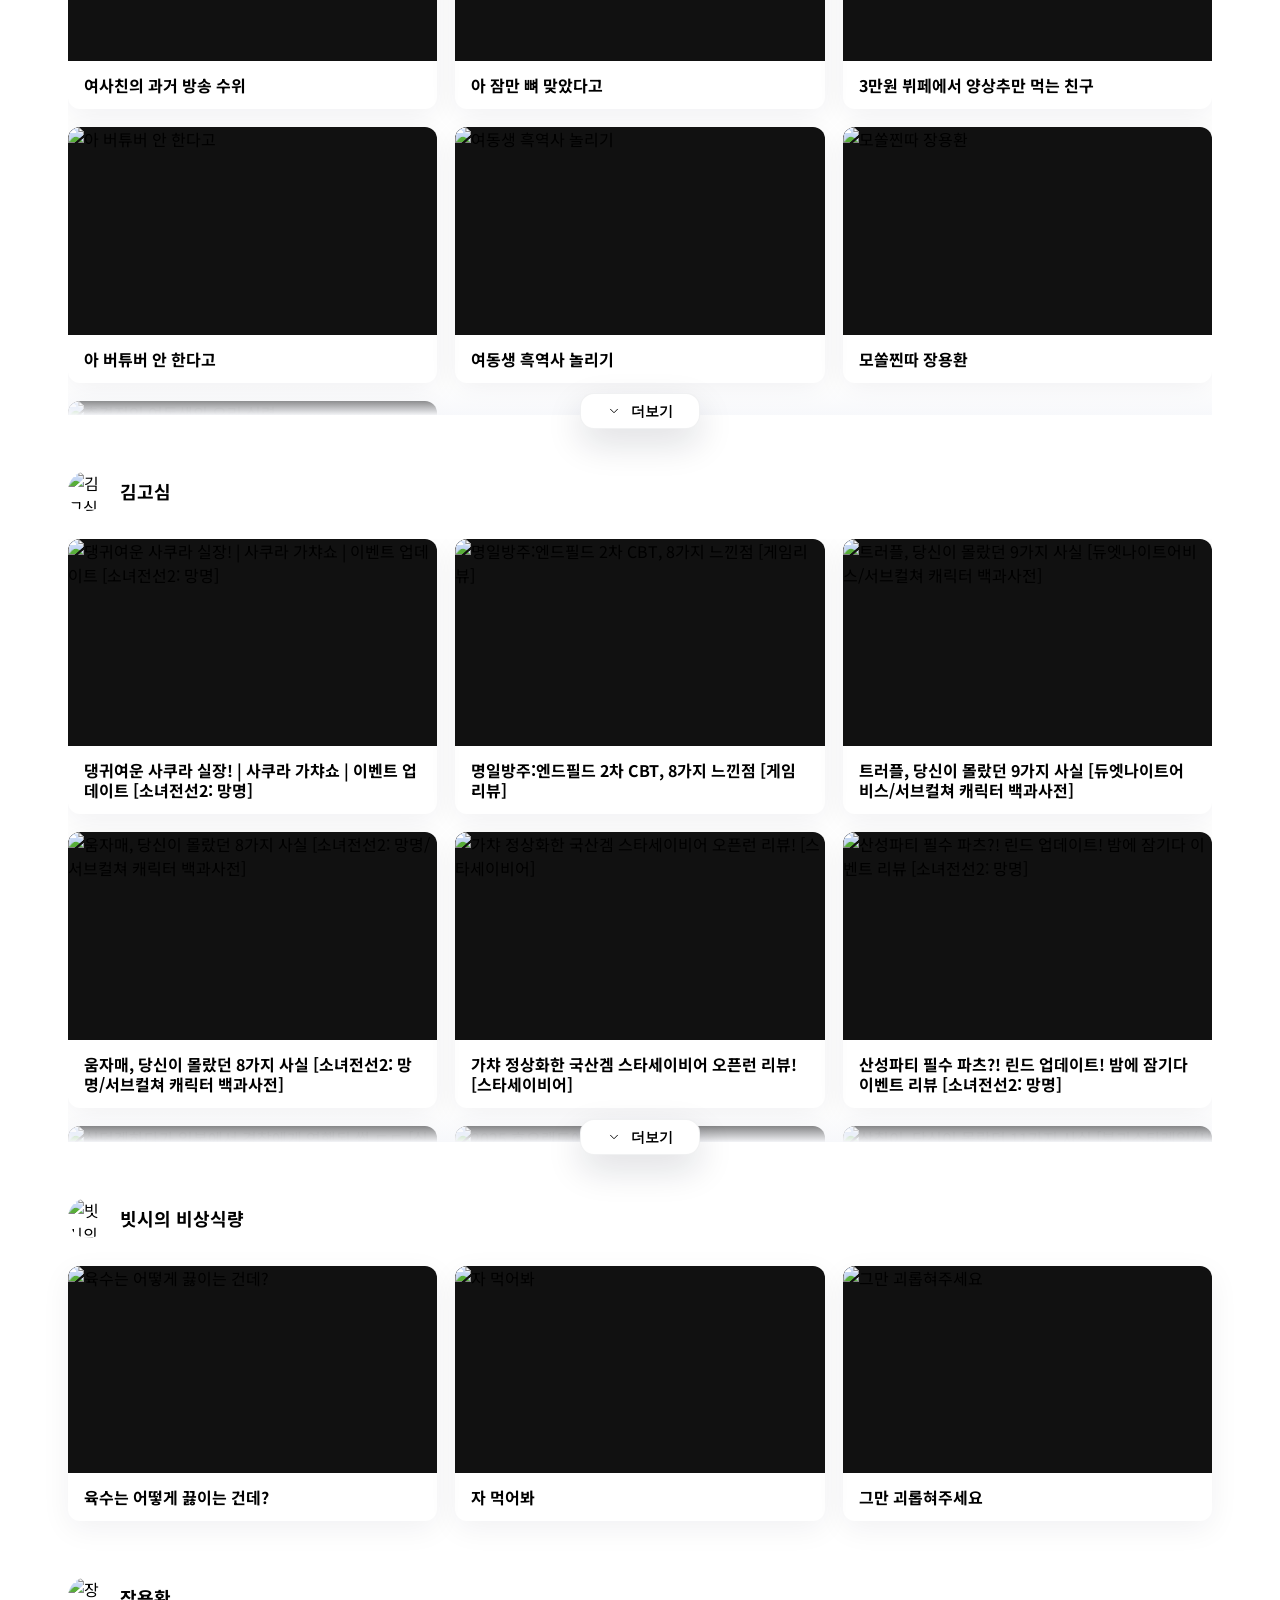
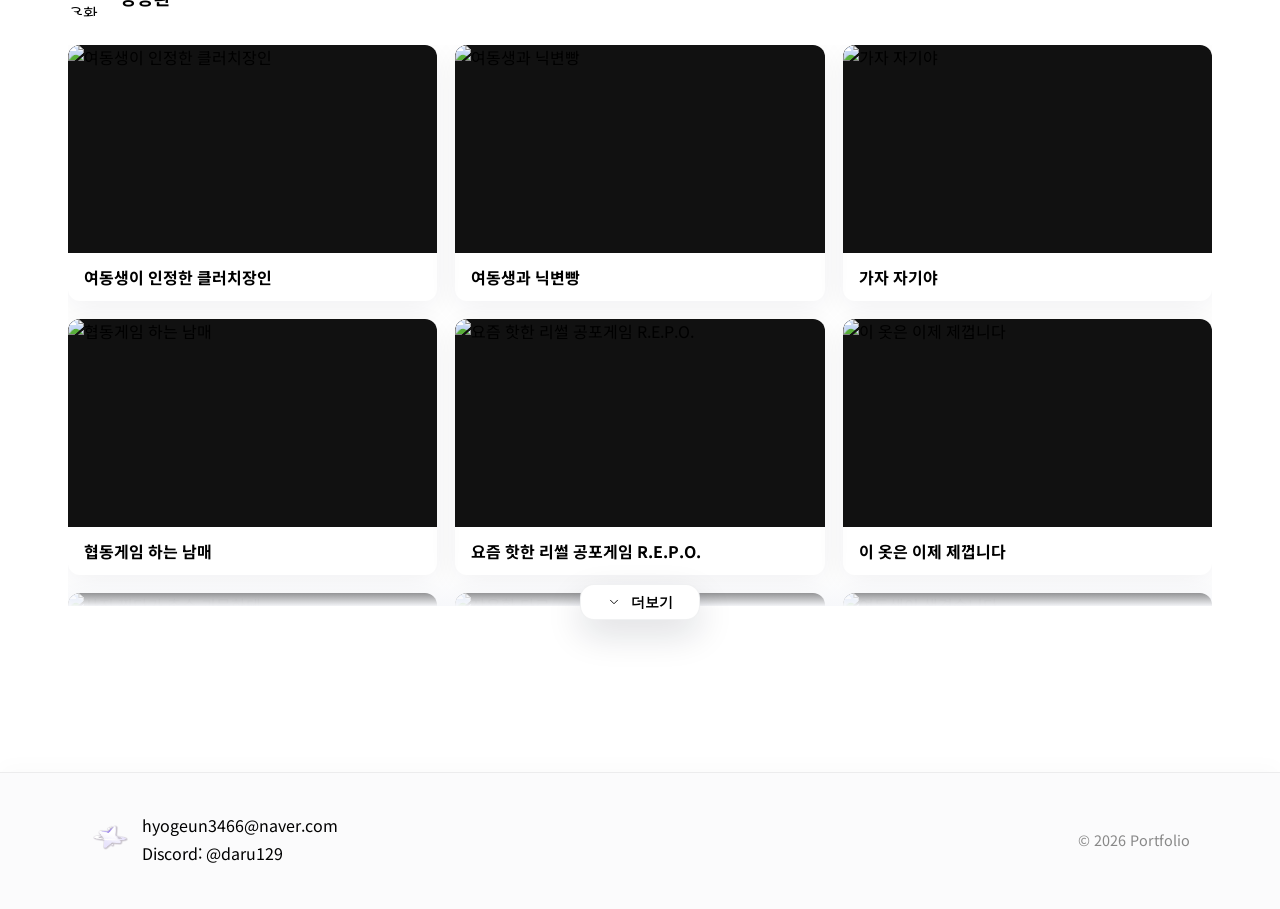
==== commit cbdfc283: "Update print statement from 'Hello' to 'Goodbye'" ====
--- a/index.html
+++ b/index.html
@@ -4,6 +4,21 @@
   <meta charset="utf-8" />
   <meta name="viewport" content="width=device-width,initial-scale=1" />
   <title>Portfolio</title>
+  <meta name="description" content="Portfolio — 비디오 프로젝트와 데모 모음입니다.">
+  <!-- Open Graph / Facebook -->
+  <meta property="og:type" content="website">
+  <meta property="og:title" content="Portfolio">
+  <meta property="og:description" content="Portfolio — 비디오 프로젝트와 데모 모음입니다.">
+  <meta property="og:image" content="./assets/icon.png">
+  <meta property="og:url" content="https://YOUR_DOMAIN_OR_GITHUB_PAGES_URL/portfolio_site/">
+  <link rel="canonical" href="https://YOUR_DOMAIN_OR_GITHUB_PAGES_URL/portfolio_site/">
+
+  <!-- Twitter -->
+  <meta name="twitter:card" content="summary_large_image">
+  <meta name="twitter:site" content="@YOUR_TWITTER_HANDLE">
+  <meta name="twitter:title" content="Portfolio">
+  <meta name="twitter:description" content="Portfolio — 비디오 프로젝트와 데모 모음입니다.">
+  <meta name="twitter:image" content="./assets/icon.png">
   <link rel="stylesheet" href="./style.css">
   <link rel="icon" href="./assets/icon.png">
   <style>
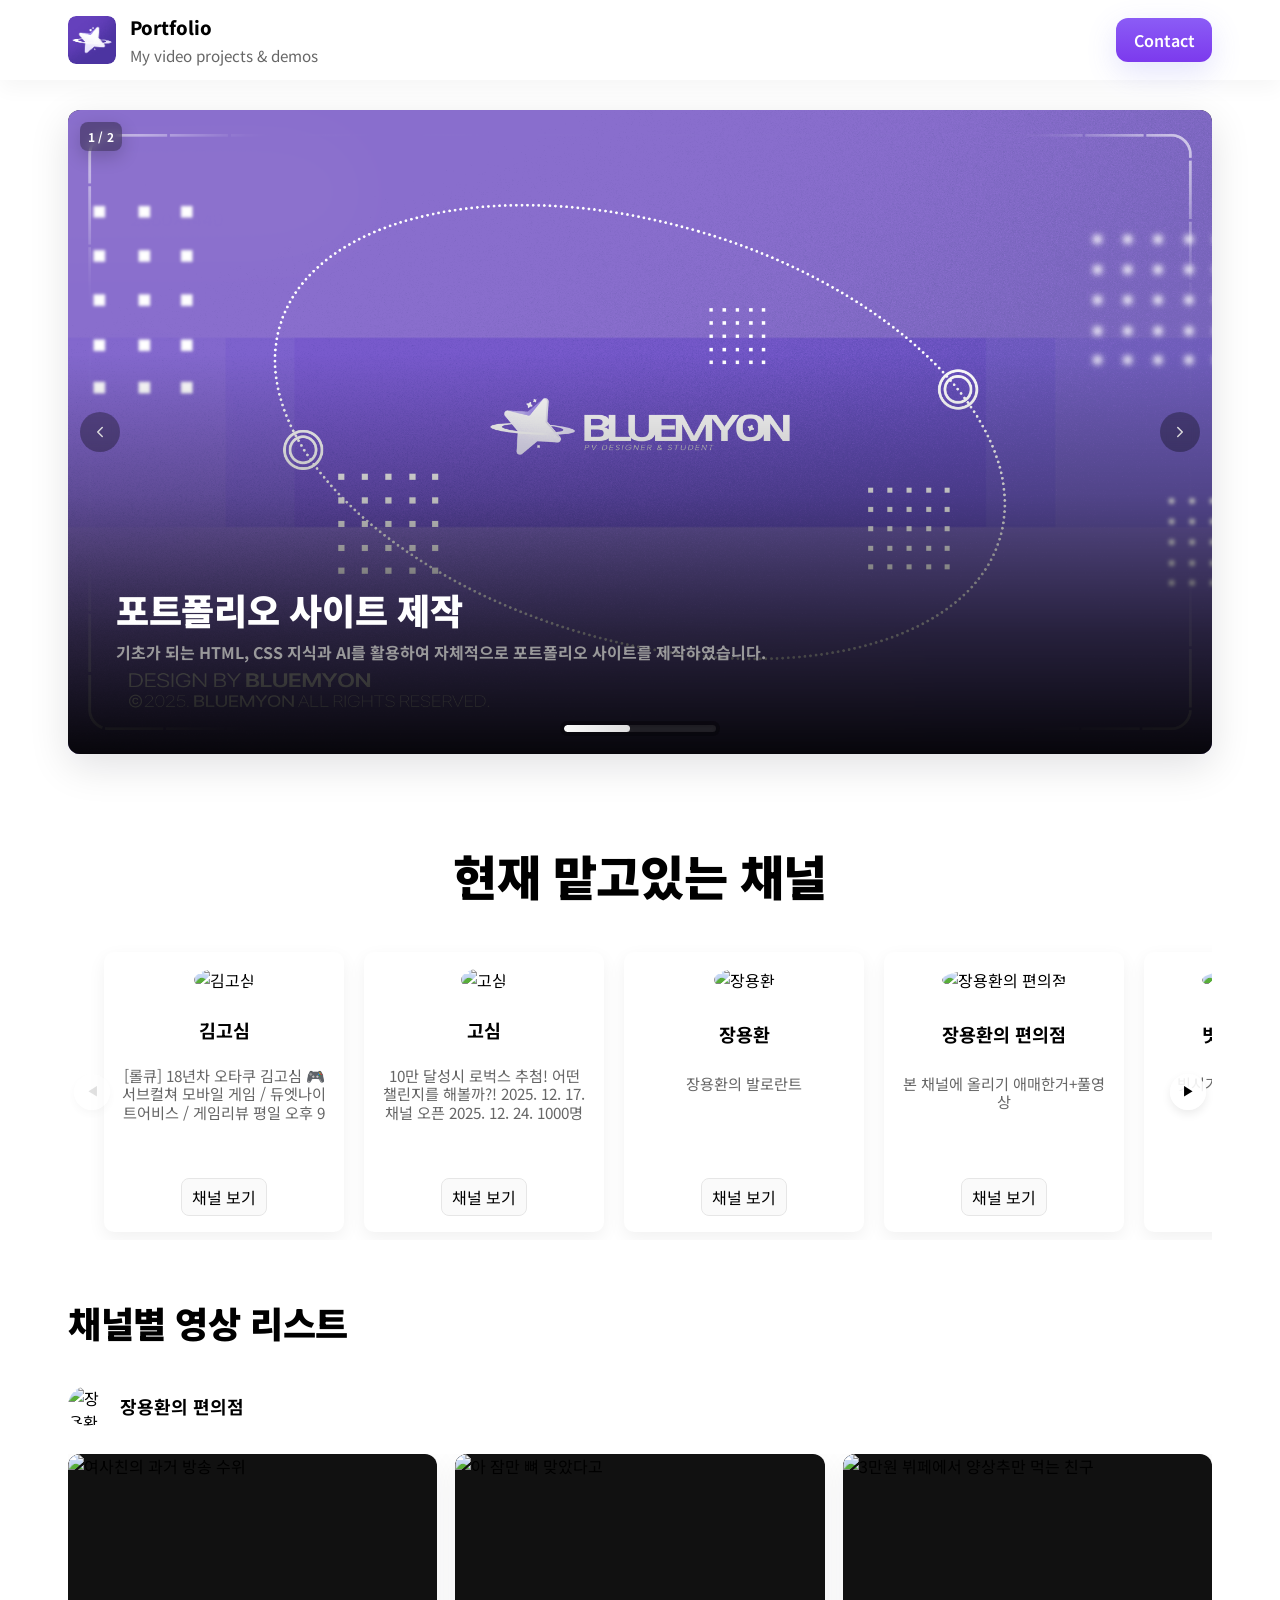
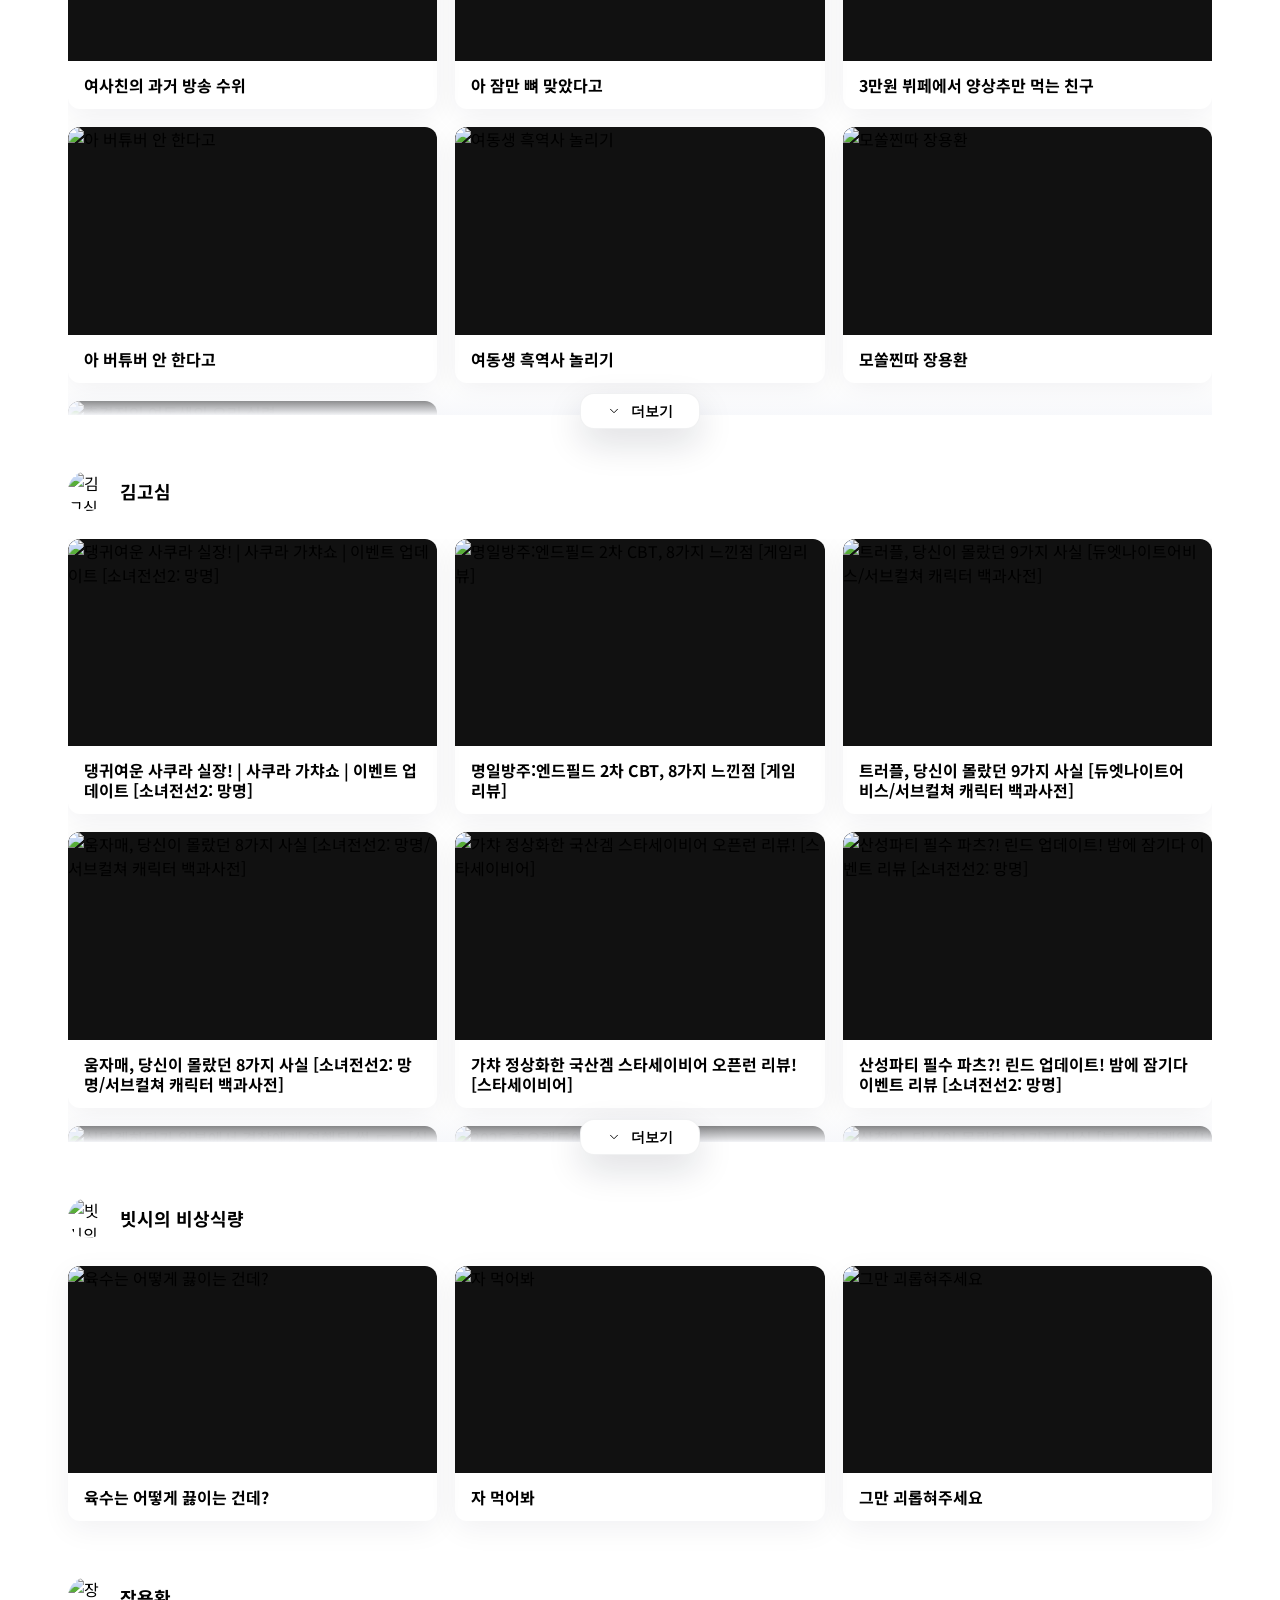
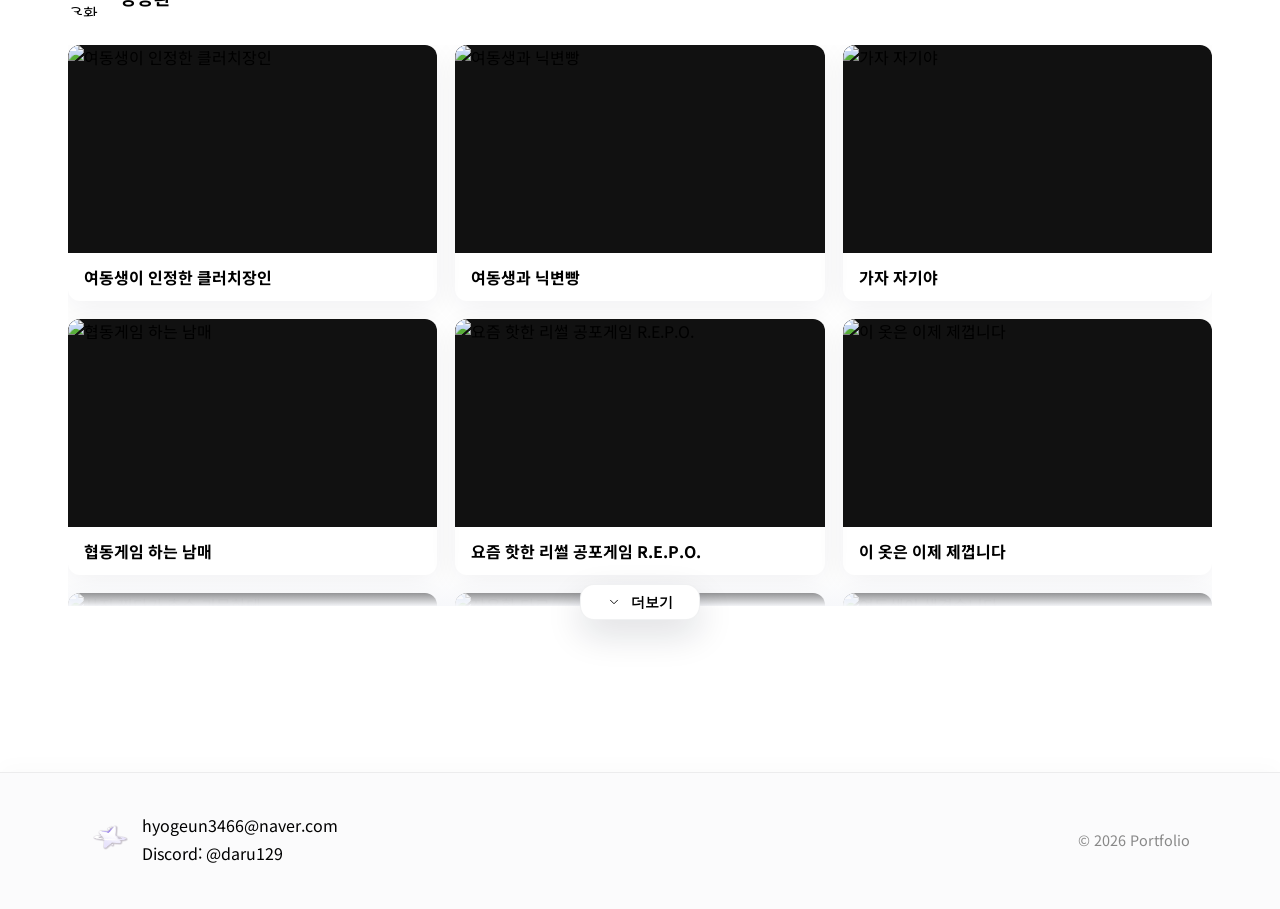
==== commit add1379f: "Update print statement from 'Hello' to 'Goodbye'" ====
--- a/index.html
+++ b/index.html
@@ -3,22 +3,22 @@
 <head>
   <meta charset="utf-8" />
   <meta name="viewport" content="width=device-width,initial-scale=1" />
-  <title>Portfolio</title>
-  <meta name="description" content="Portfolio — 비디오 프로젝트와 데모 모음입니다.">
+  <title>DARU PORTFOLIO</title>
+  <meta name="description" content="영상 제작자 '다미루리'의 포트폴리오 웹 사이트입니다.">
   <!-- Open Graph / Facebook -->
   <meta property="og:type" content="website">
-  <meta property="og:title" content="Portfolio">
-  <meta property="og:description" content="Portfolio — 비디오 프로젝트와 데모 모음입니다.">
-  <meta property="og:image" content="./assets/icon.png">
+  <meta property="og:title" content="DARU PORTFOLIO">
+  <meta property="og:description" content="영상 제작자 '다미루리'의 포트폴리오 웹 사이트입니다.">
+  <meta property="og:image" content="./assets/share.svg">
   <meta property="og:url" content="https://YOUR_DOMAIN_OR_GITHUB_PAGES_URL/portfolio_site/">
   <link rel="canonical" href="https://YOUR_DOMAIN_OR_GITHUB_PAGES_URL/portfolio_site/">
 
   <!-- Twitter -->
   <meta name="twitter:card" content="summary_large_image">
   <meta name="twitter:site" content="@YOUR_TWITTER_HANDLE">
-  <meta name="twitter:title" content="Portfolio">
-  <meta name="twitter:description" content="Portfolio — 비디오 프로젝트와 데모 모음입니다.">
-  <meta name="twitter:image" content="./assets/icon.png">
+  <meta name="twitter:title" content="DARU PORTFOLIO">
+  <meta name="twitter:description" content="영상 제작자 '다미루리'의 포트폴리오 웹 사이트입니다.">
+  <meta name="twitter:image" content="./assets/share.svg">
   <link rel="stylesheet" href="./style.css">
   <link rel="icon" href="./assets/icon.png">
   <style>
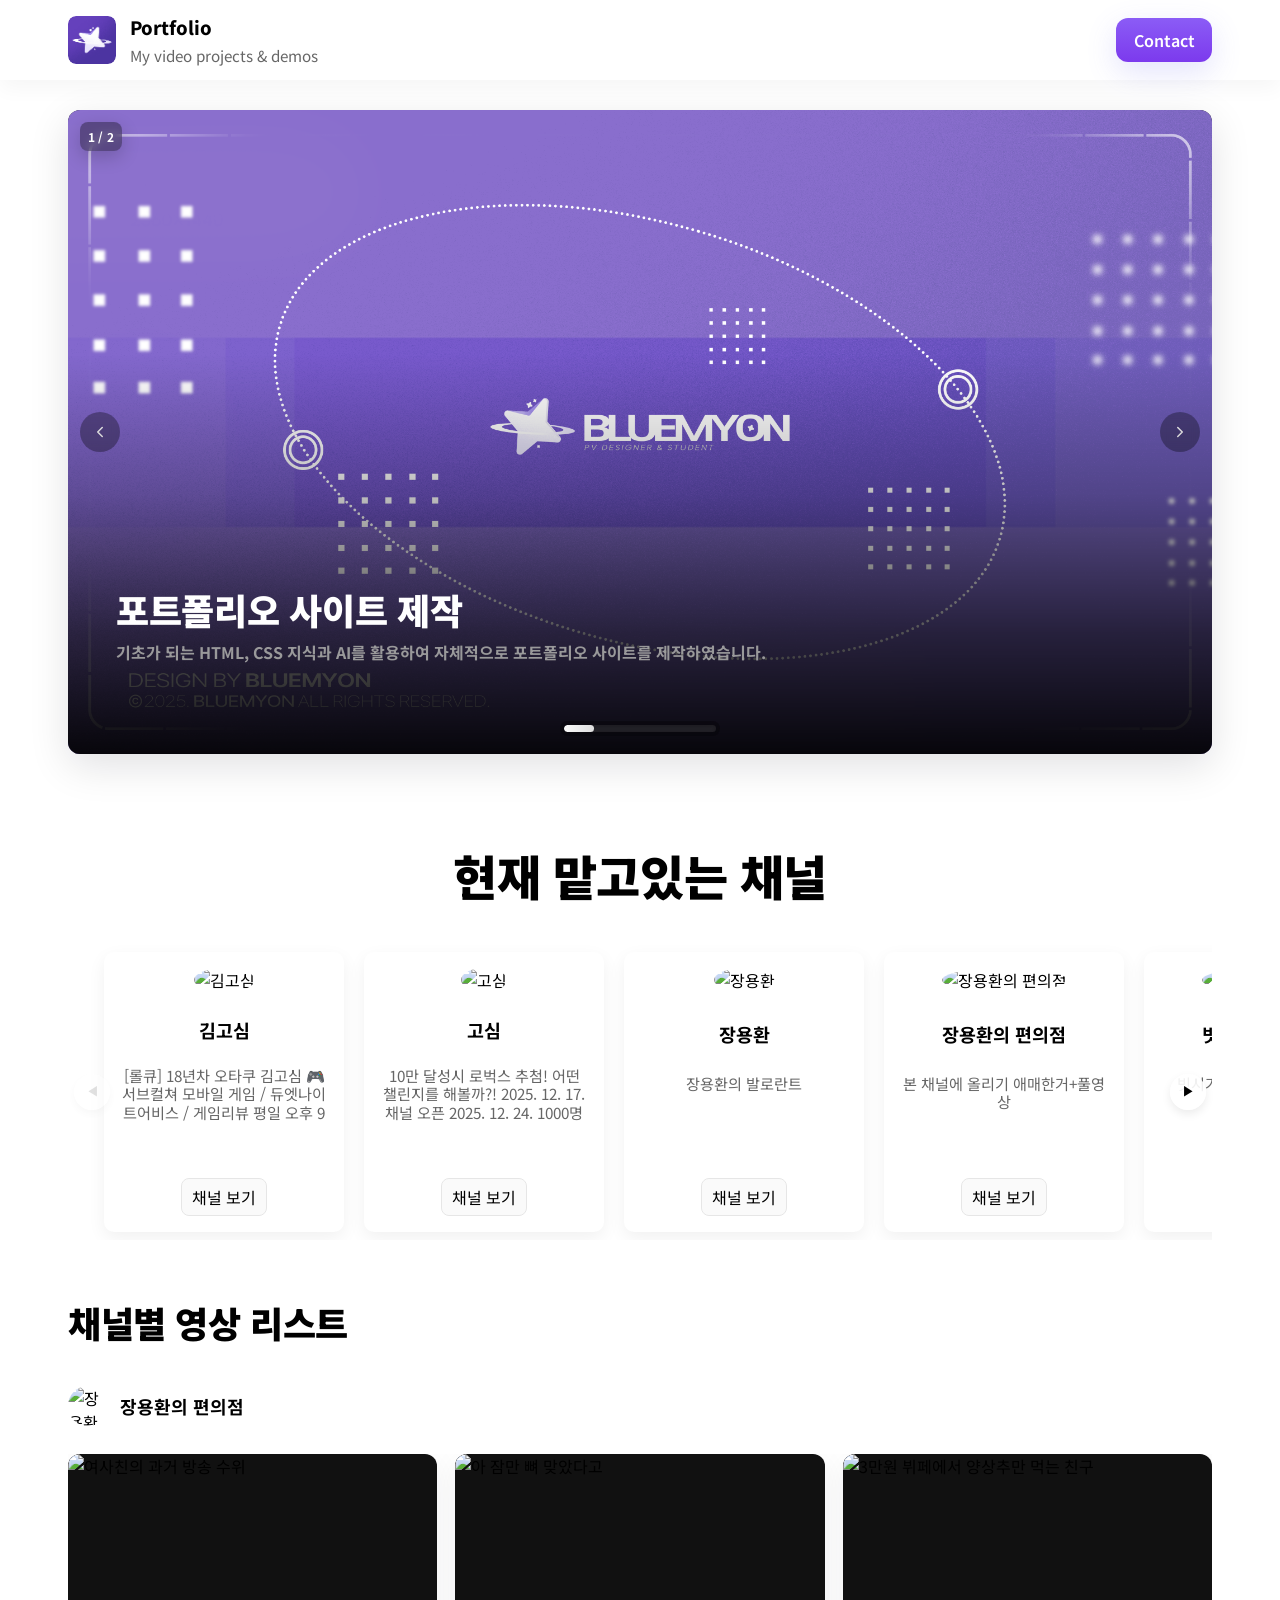
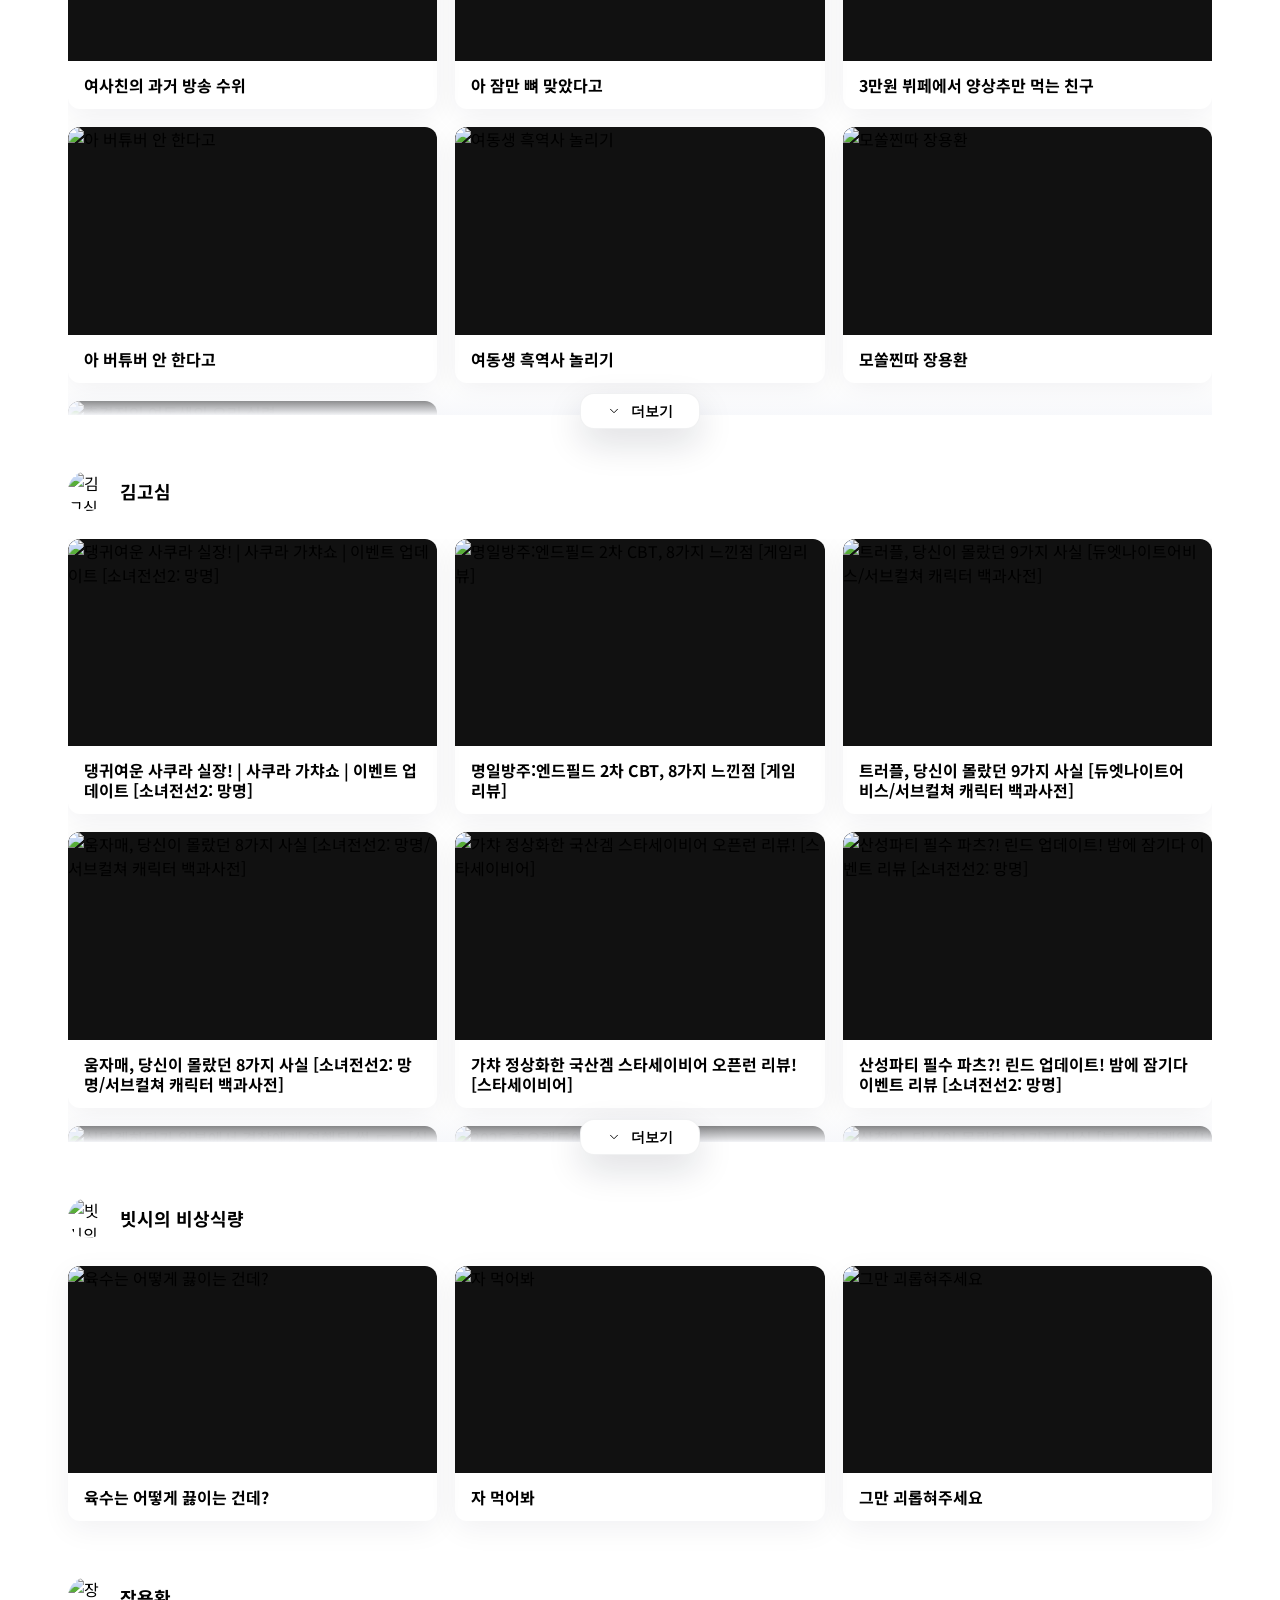
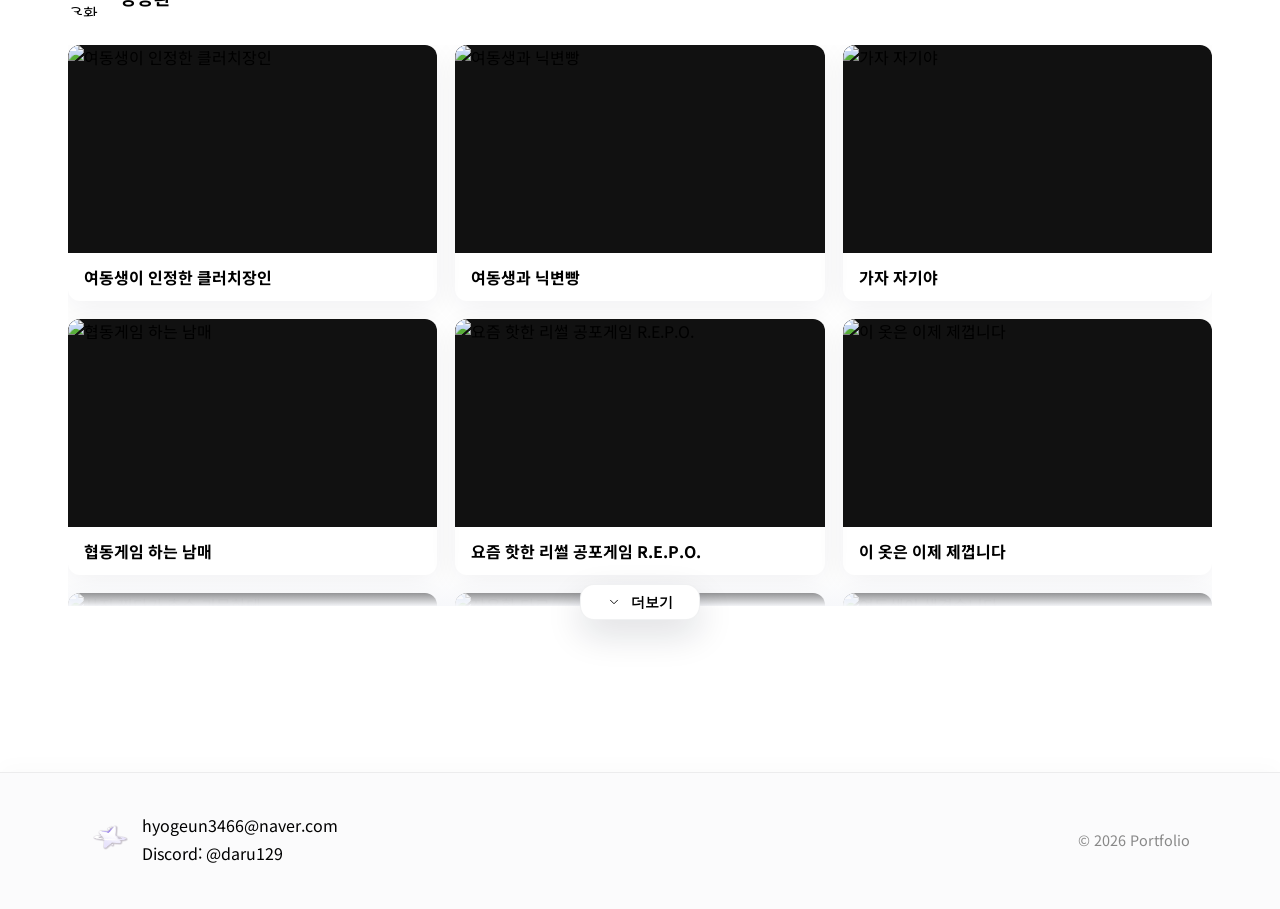
==== commit d4d1c6df: "fix(social): add new share image filename to bypass CDN cache for Discord" ====
--- a/index.html
+++ b/index.html
@@ -9,16 +9,20 @@
   <meta property="og:type" content="website">
   <meta property="og:title" content="DARU PORTFOLIO">
   <meta property="og:description" content="영상 제작자 '다미루리'의 포트폴리오 웹 사이트입니다.">
-  <meta property="og:image" content="./assets/share.svg">
-  <meta property="og:url" content="https://YOUR_DOMAIN_OR_GITHUB_PAGES_URL/portfolio_site/">
-  <link rel="canonical" href="https://YOUR_DOMAIN_OR_GITHUB_PAGES_URL/portfolio_site/">
+  <meta property="og:image" content="https://daru129.github.io/daru-portfolio-webpage/assets/share-20260316.png">
+  <meta property="og:secure_url" content="https://daru129.github.io/daru-portfolio-webpage/assets/share-20260316.png">
+  <meta property="og:image:width" content="1200">
+  <meta property="og:image:height" content="600">
+  <meta property="og:image:type" content="image/png">
+  <meta property="og:url" content="https://daru129.github.io/daru-portfolio-webpage/">
+  <link rel="canonical" href="https://daru129.github.io/daru-portfolio-webpage/">
 
   <!-- Twitter -->
   <meta name="twitter:card" content="summary_large_image">
   <meta name="twitter:site" content="@YOUR_TWITTER_HANDLE">
   <meta name="twitter:title" content="DARU PORTFOLIO">
   <meta name="twitter:description" content="영상 제작자 '다미루리'의 포트폴리오 웹 사이트입니다.">
-  <meta name="twitter:image" content="./assets/share.svg">
+  <meta name="twitter:image" content="https://daru129.github.io/daru-portfolio-webpage/assets/share-20260316.png">
   <link rel="stylesheet" href="./style.css">
   <link rel="icon" href="./assets/icon.png">
   <style>
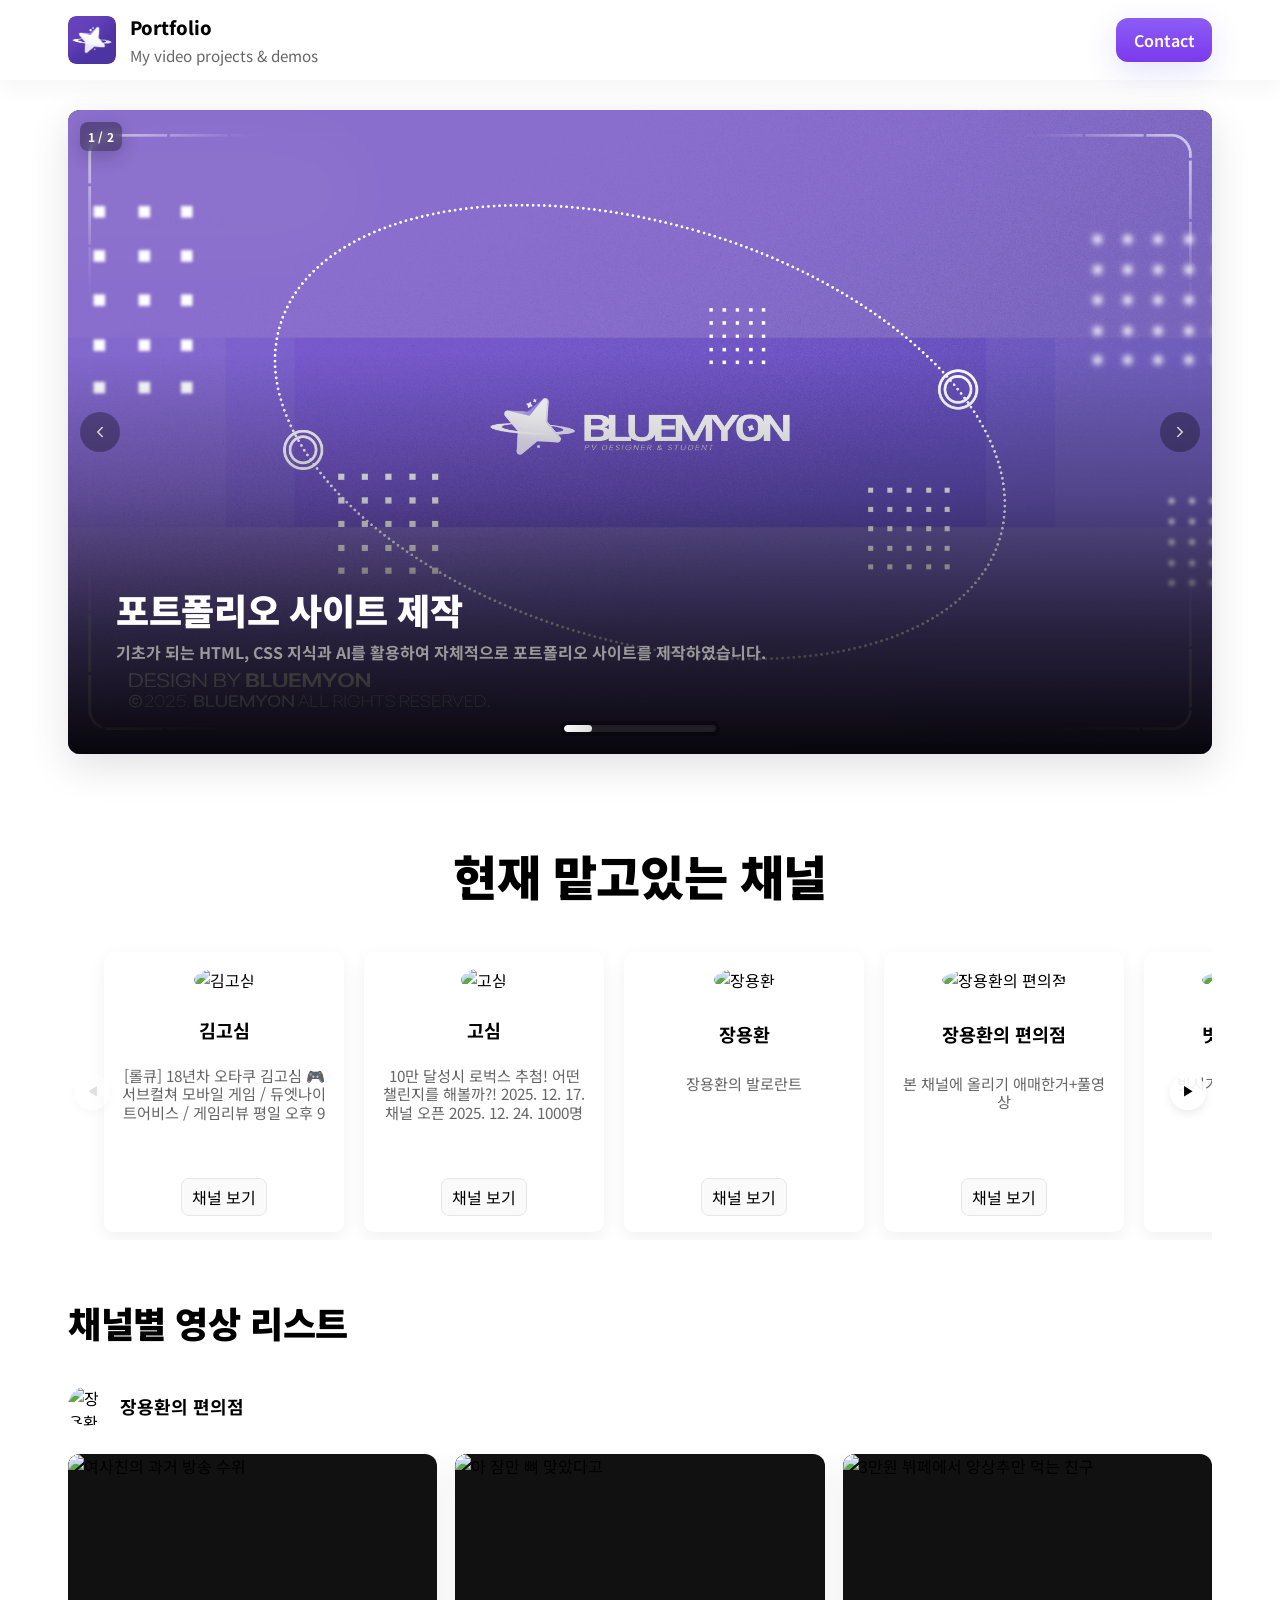
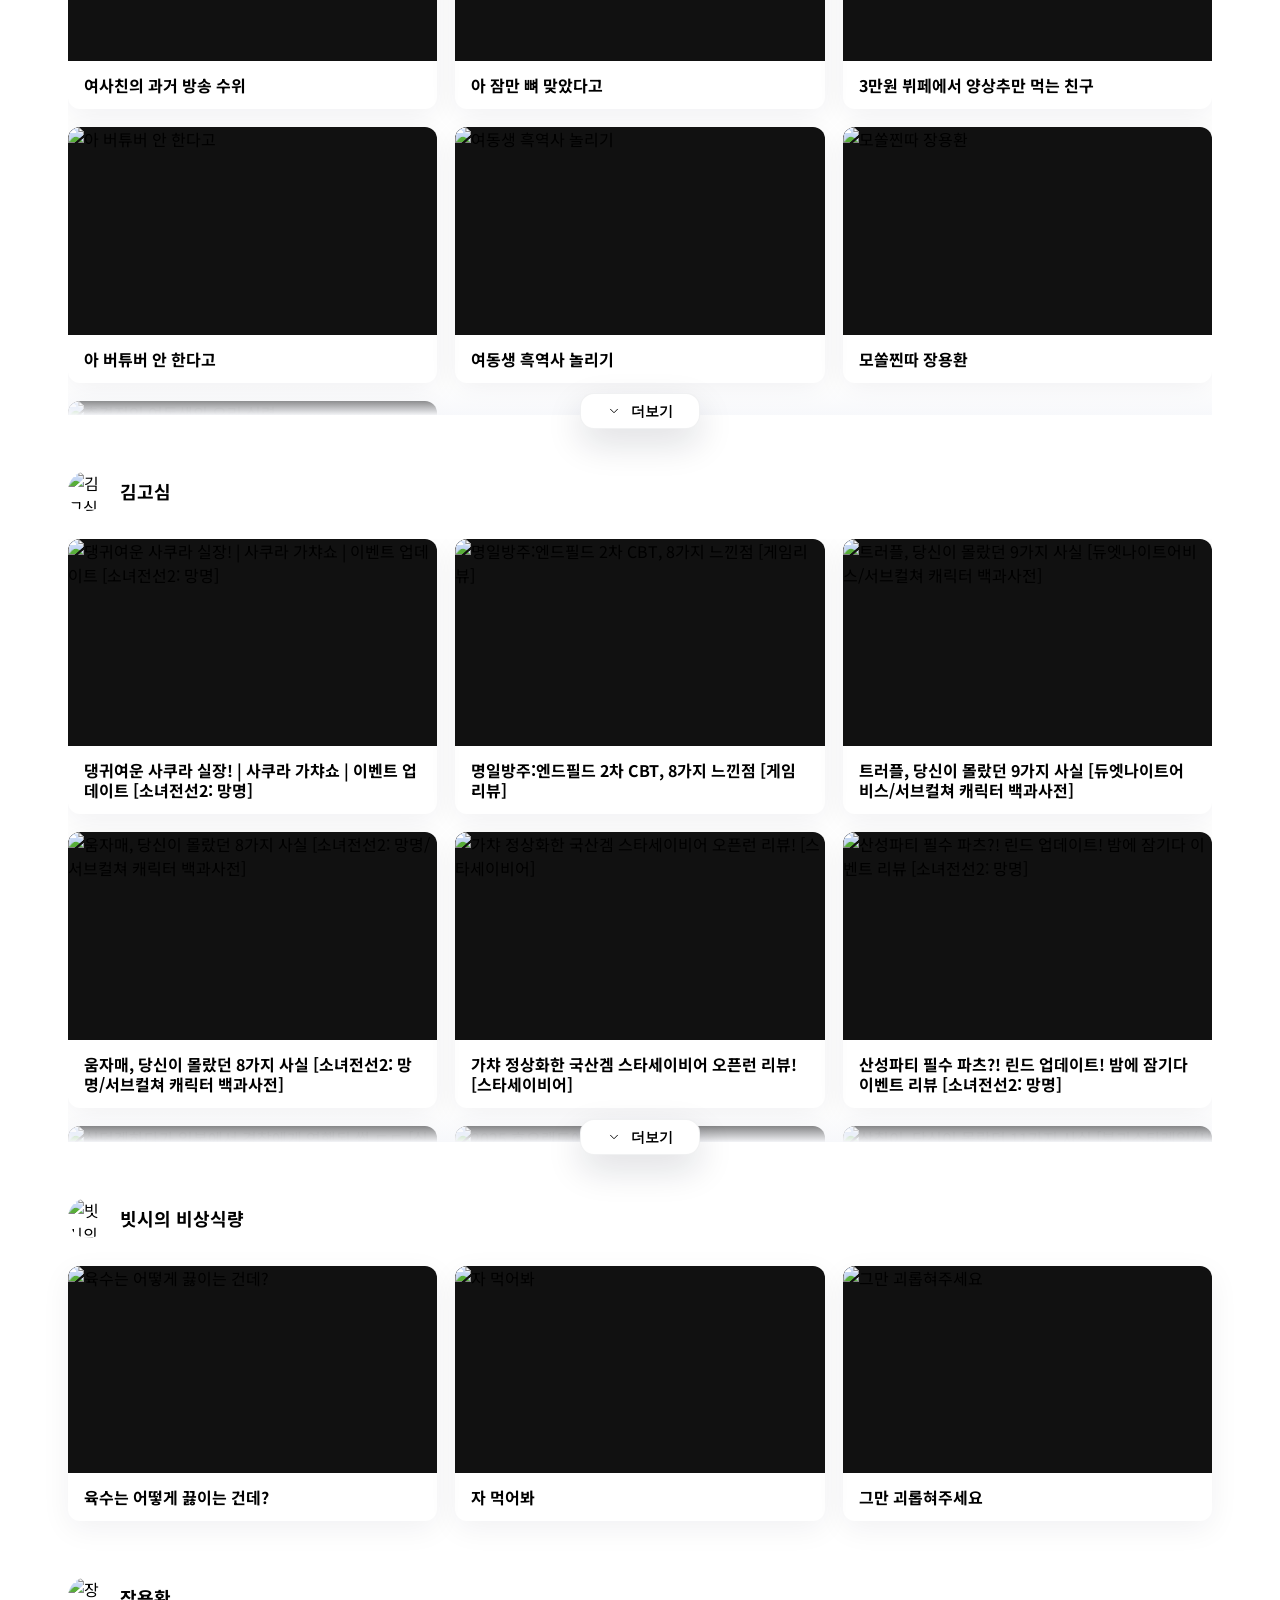
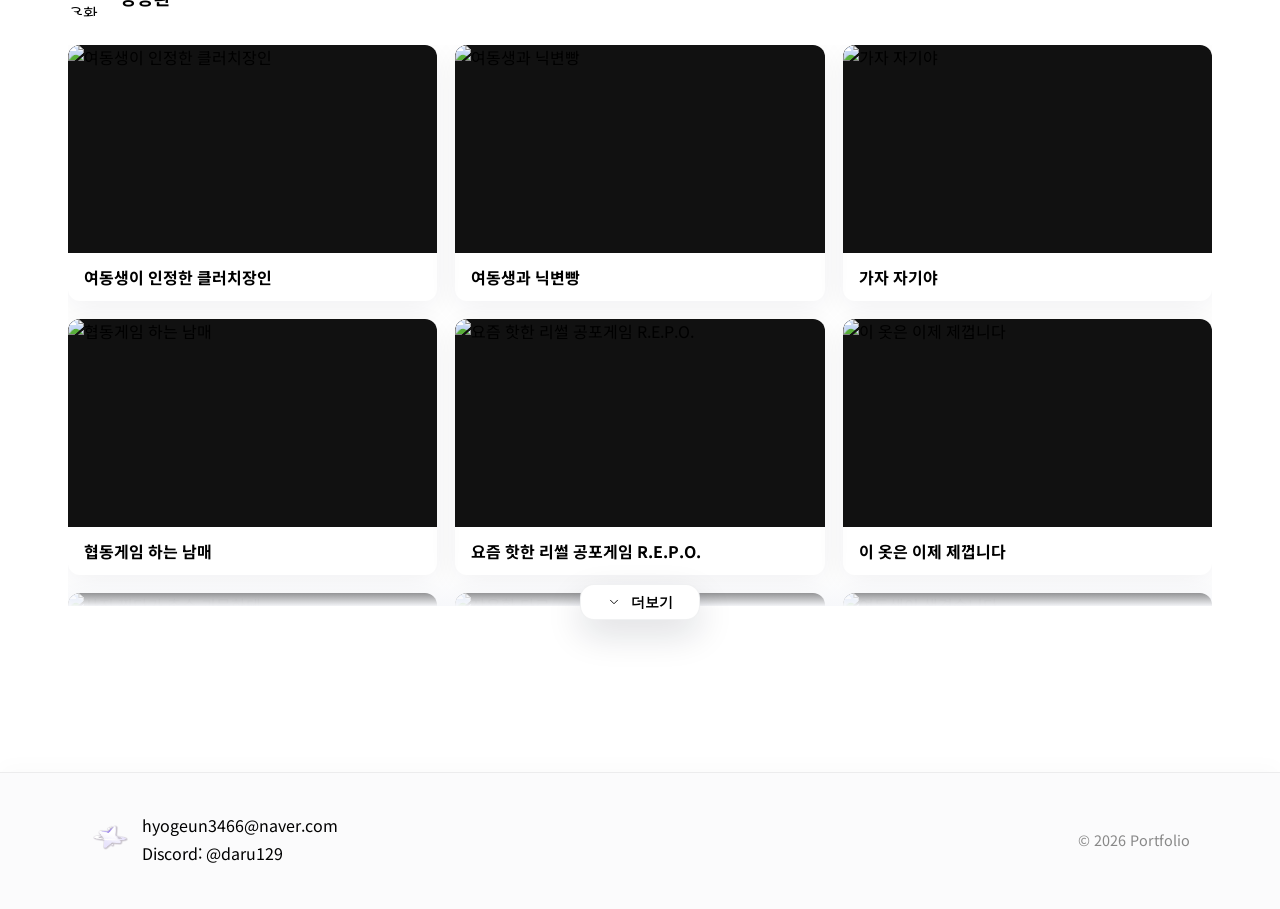
==== commit 9d06e222: "chore: update social meta and organize share image" ====
--- a/index.html
+++ b/index.html
@@ -9,8 +9,8 @@
   <meta property="og:type" content="website">
   <meta property="og:title" content="DARU PORTFOLIO">
   <meta property="og:description" content="영상 제작자 '다미루리'의 포트폴리오 웹 사이트입니다.">
-  <meta property="og:image" content="https://daru129.github.io/daru-portfolio-webpage/assets/share-20260316.png">
-  <meta property="og:secure_url" content="https://daru129.github.io/daru-portfolio-webpage/assets/share-20260316.png">
+  <meta property="og:image" content="https://daru129.github.io/daru-portfolio-webpage/assets/share.png">
+  <meta property="og:secure_url" content="https://daru129.github.io/daru-portfolio-webpage/assets/share.png">
   <meta property="og:image:width" content="1200">
   <meta property="og:image:height" content="600">
   <meta property="og:image:type" content="image/png">
@@ -22,7 +22,7 @@
   <meta name="twitter:site" content="@YOUR_TWITTER_HANDLE">
   <meta name="twitter:title" content="DARU PORTFOLIO">
   <meta name="twitter:description" content="영상 제작자 '다미루리'의 포트폴리오 웹 사이트입니다.">
-  <meta name="twitter:image" content="https://daru129.github.io/daru-portfolio-webpage/assets/share-20260316.png">
+  <meta name="twitter:image" content="https://daru129.github.io/daru-portfolio-webpage/assets/share.png">
   <link rel="stylesheet" href="./style.css">
   <link rel="icon" href="./assets/icon.png">
   <style>
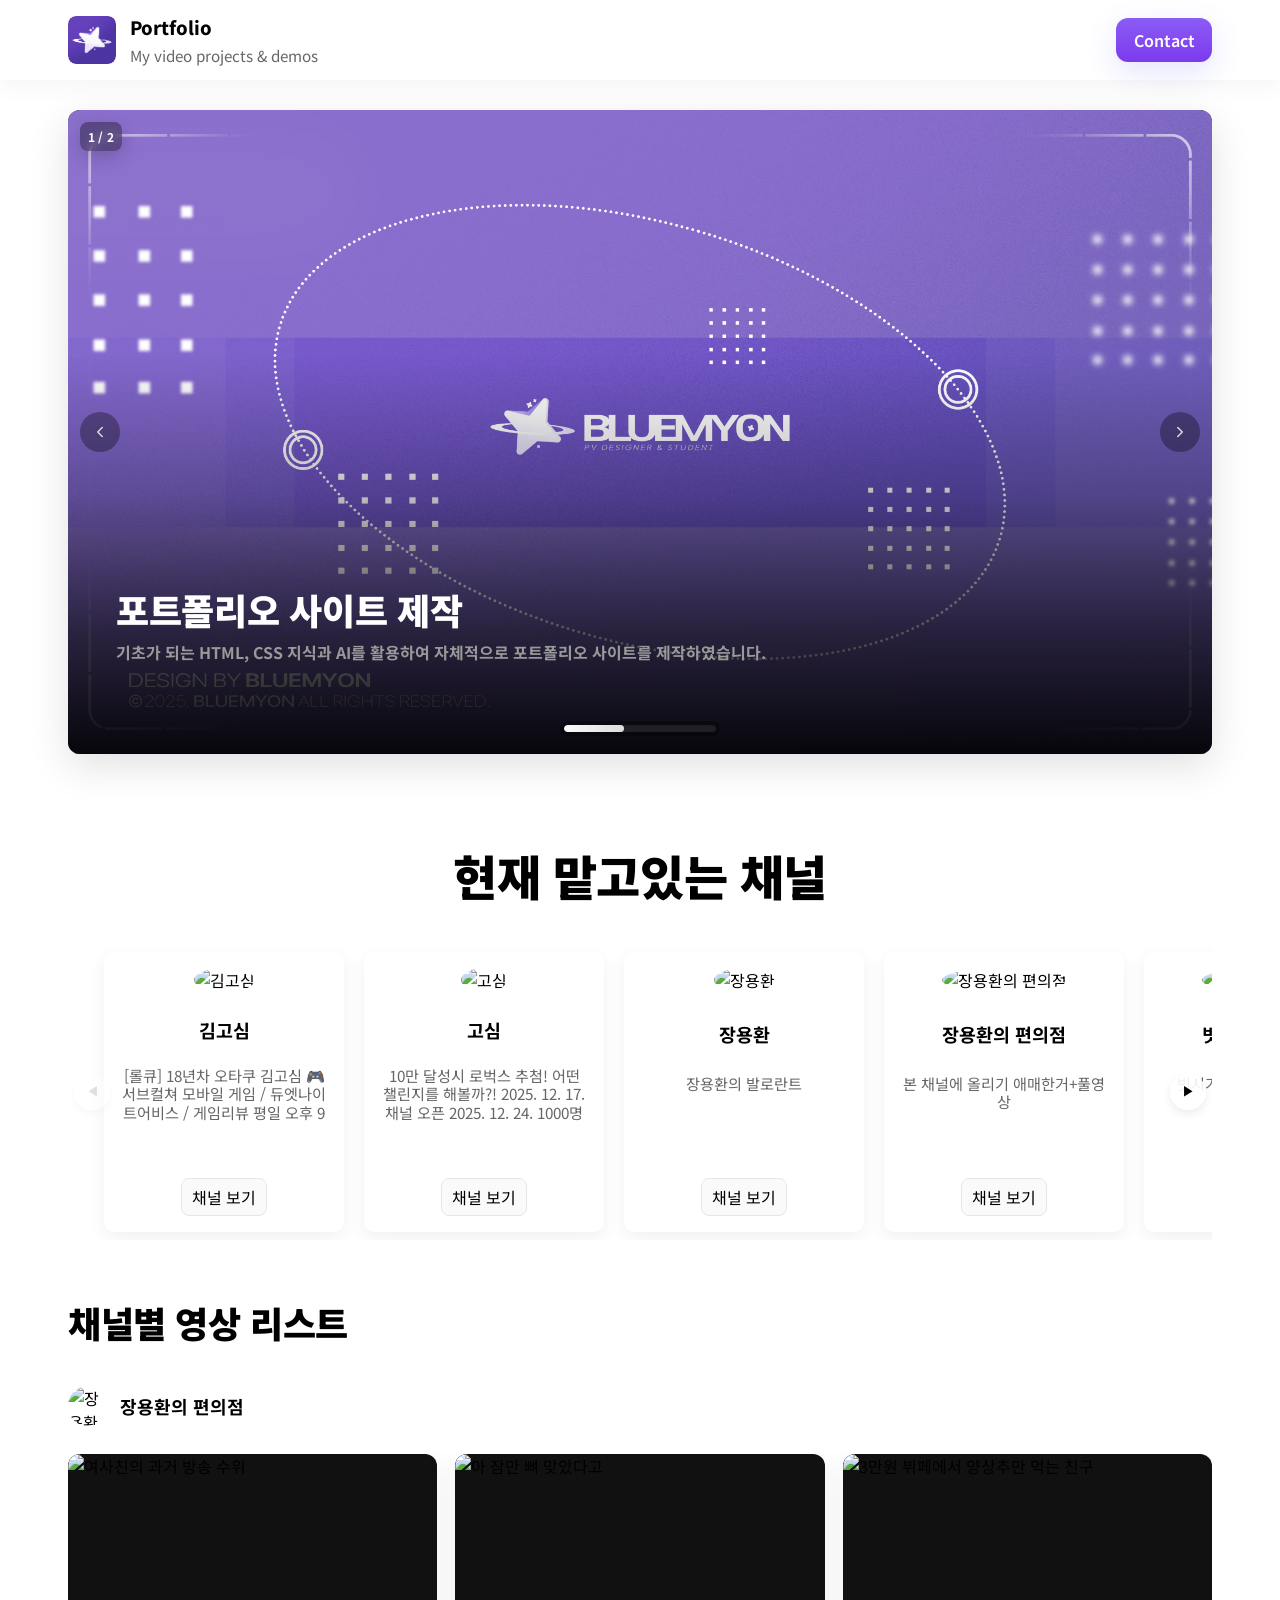
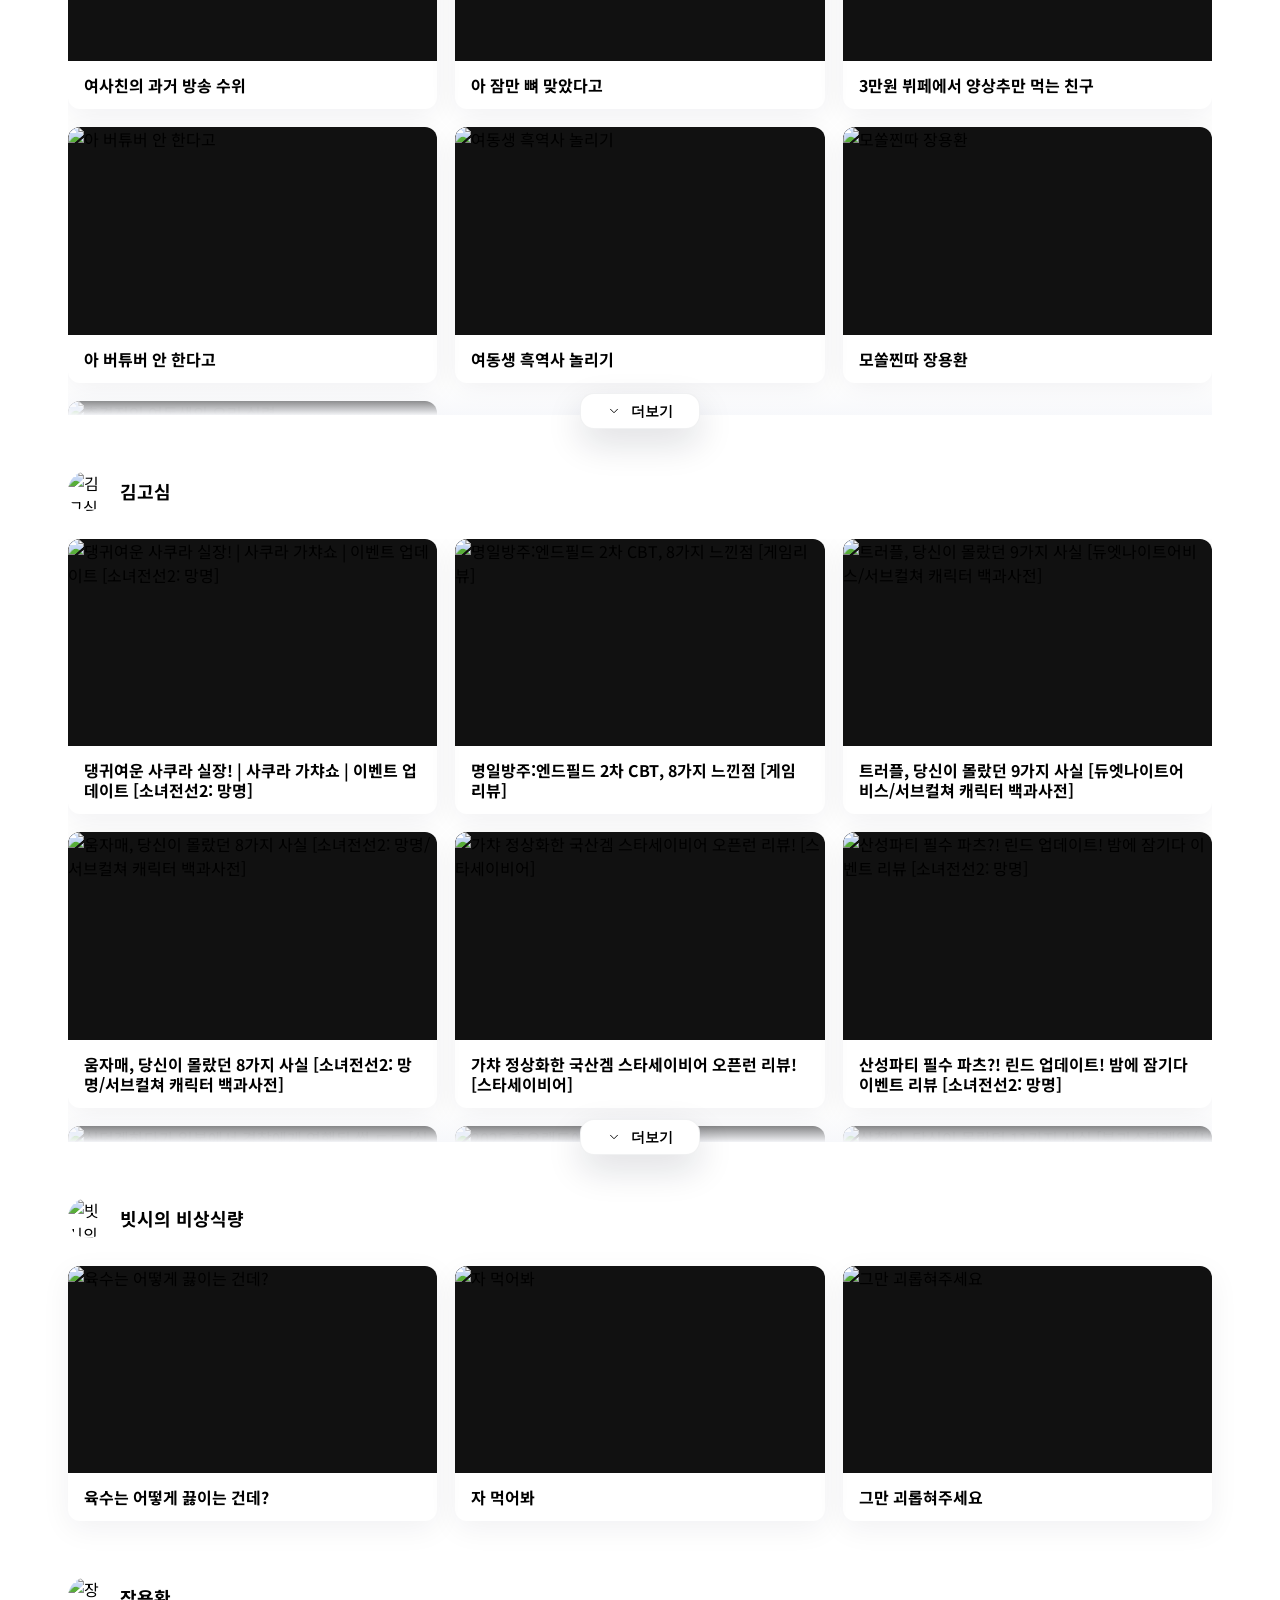
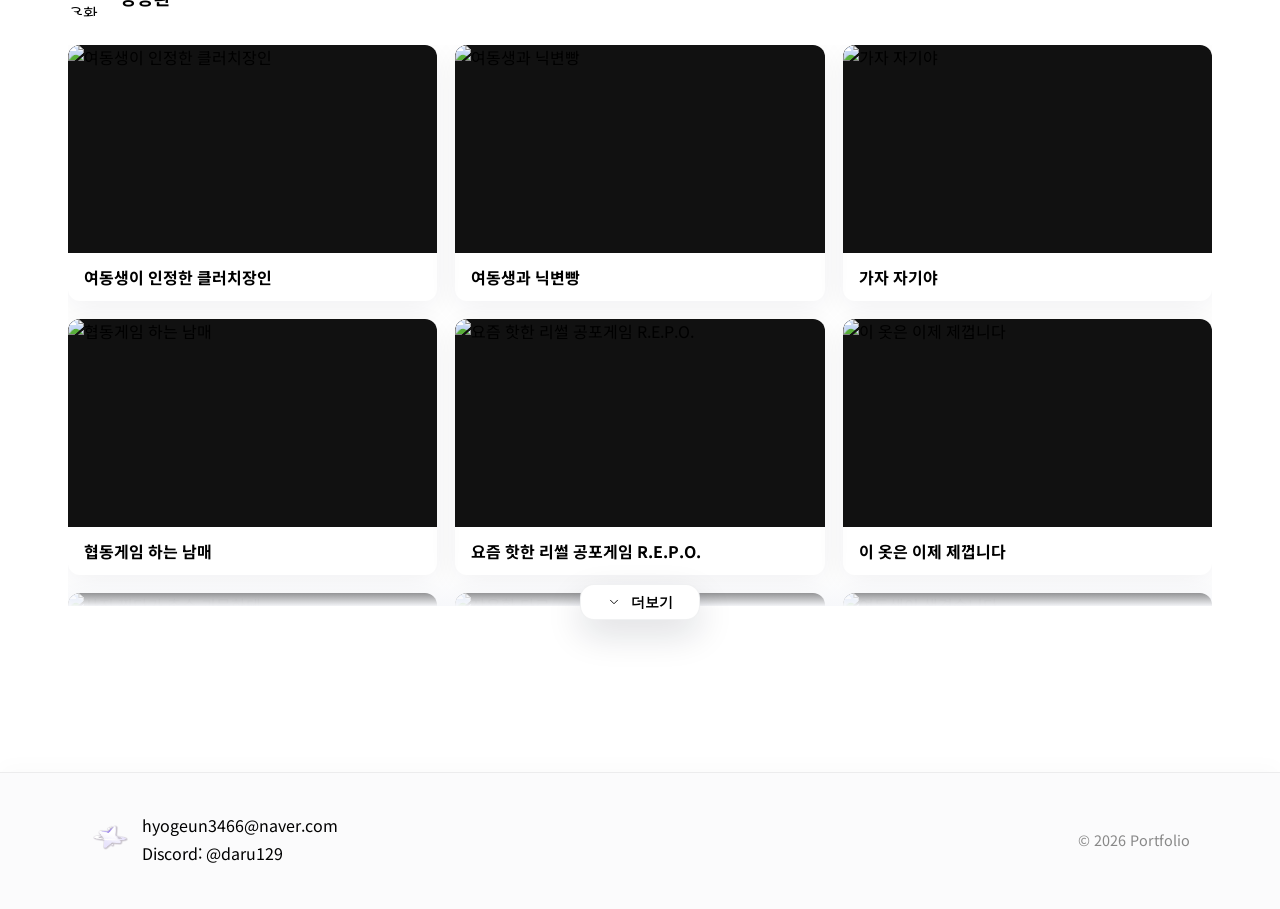
==== commit 7ccd736b: "chore(social): rename share image to share-v2.png to bust cache" ====
--- a/index.html
+++ b/index.html
@@ -9,8 +9,8 @@
   <meta property="og:type" content="website">
   <meta property="og:title" content="DARU PORTFOLIO">
   <meta property="og:description" content="영상 제작자 '다미루리'의 포트폴리오 웹 사이트입니다.">
-  <meta property="og:image" content="https://daru129.github.io/daru-portfolio-webpage/assets/share.png">
-  <meta property="og:secure_url" content="https://daru129.github.io/daru-portfolio-webpage/assets/share.png">
+  <meta property="og:image" content="https://daru129.github.io/daru-portfolio-webpage/assets/share-v2.png">
+  <meta property="og:secure_url" content="https://daru129.github.io/daru-portfolio-webpage/assets/share-v2.png">
   <meta property="og:image:width" content="1200">
   <meta property="og:image:height" content="600">
   <meta property="og:image:type" content="image/png">
@@ -22,7 +22,7 @@
   <meta name="twitter:site" content="@YOUR_TWITTER_HANDLE">
   <meta name="twitter:title" content="DARU PORTFOLIO">
   <meta name="twitter:description" content="영상 제작자 '다미루리'의 포트폴리오 웹 사이트입니다.">
-  <meta name="twitter:image" content="https://daru129.github.io/daru-portfolio-webpage/assets/share.png">
+  <meta name="twitter:image" content="https://daru129.github.io/daru-portfolio-webpage/assets/share-v2.png">
   <link rel="stylesheet" href="./style.css">
   <link rel="icon" href="./assets/icon.png">
   <style>
